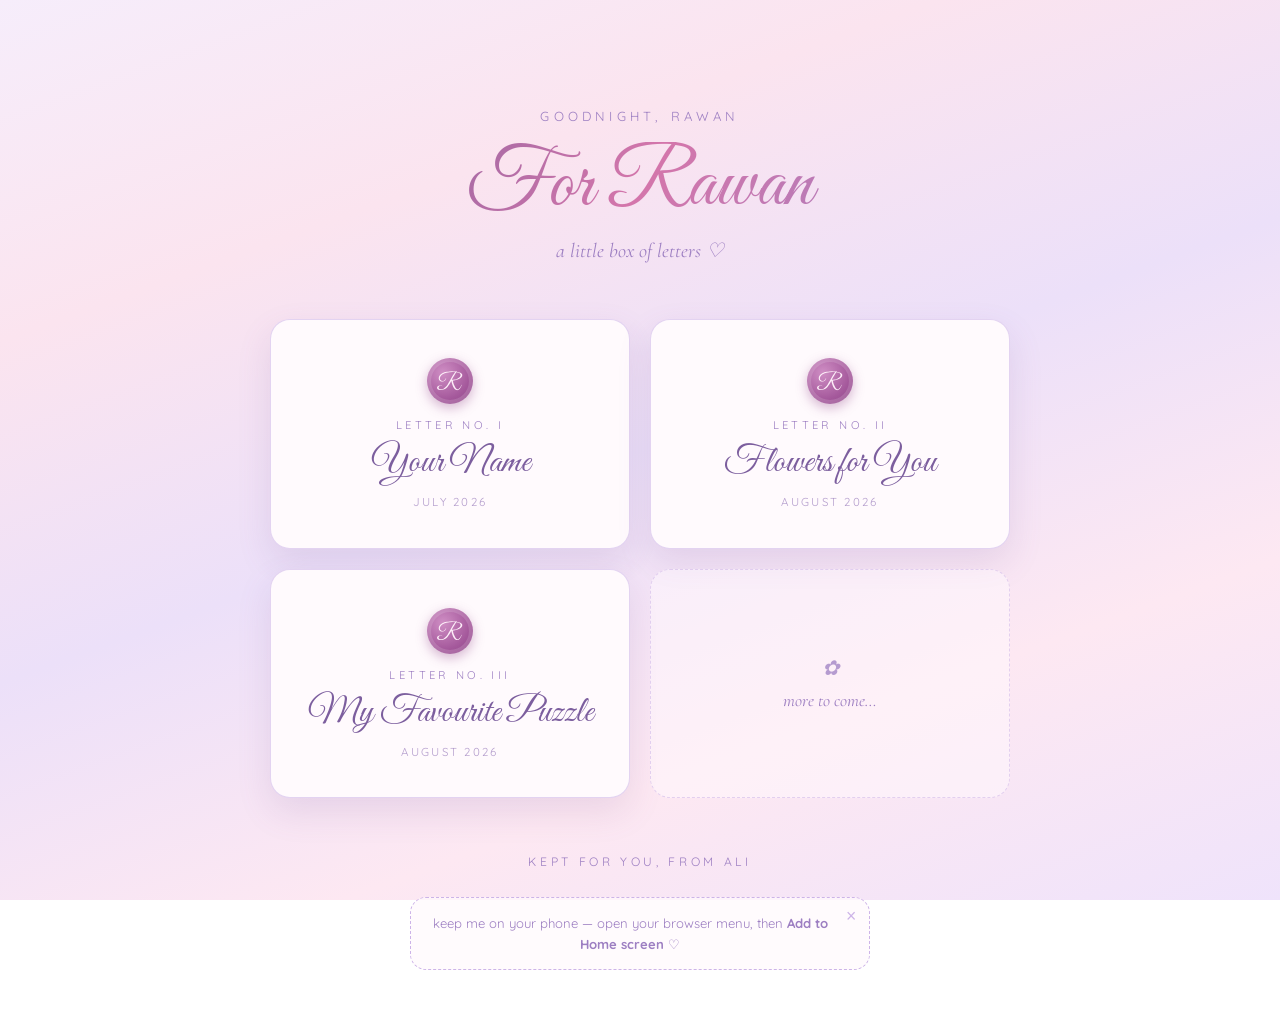
==== index.html @ 88bc28c0 "Rename Letter No. III to 'My Favourite Puzzle' Applied to the shelf card, the page heading, the brow" ====
<!DOCTYPE html>
<html lang="en">
<head>
<meta charset="UTF-8">
<meta name="viewport" content="width=device-width, initial-scale=1.0">
<title>For Rawan ♡</title>
<meta name="description" content="A little box of letters for Rawan.">
<meta name="theme-color" content="#f6edfb">

<link rel="manifest" href="manifest.webmanifest">
<link rel="apple-touch-icon" href="assets/apple-touch-icon.png">
<meta name="apple-mobile-web-app-capable" content="yes">
<meta name="apple-mobile-web-app-status-bar-style" content="default">
<meta name="apple-mobile-web-app-title" content="For Rawan">
<link rel="icon" href="data:image/svg+xml,<svg xmlns=%22http://www.w3.org/2000/svg%22 viewBox=%220 0 100 100%22><text y=%22.9em%22 font-size=%2290%22>💌</text></svg>">

<link rel="preconnect" href="https://fonts.googleapis.com">
<link rel="preconnect" href="https://fonts.gstatic.com" crossorigin>
<link href="https://fonts.googleapis.com/css2?family=Cormorant+Garamond:ital,wght@0,400;0,500;1,400;1,500&family=Great+Vibes&family=Quicksand:wght@400;500&display=swap" rel="stylesheet">
<link rel="stylesheet" href="assets/styles.css">
</head>
<body>

  <div class="floaties" aria-hidden="true"></div>

  <main class="box">
    <p class="greeting" data-greeting="Rawan">Hello, Rawan</p>
    <h1 class="box-title">For Rawan</h1>
    <p class="box-sub">a little box of letters ♡</p>

    <!-- ── the shelf ──────────────────────────────────────────────
         To add the next letter: copy letters/your-name.html, write
         the new poem inside it, then add a card here just like the
         one below (and bump the number).
         ──────────────────────────────────────────────────────── -->
    <div class="shelf">

      <a class="letter-card reveal" href="letters/your-name.html">
        <span class="card-seal" aria-hidden="true">
          <svg class="seal-mark" viewBox="19 -790 1098 832" width="1098" height="832" aria-hidden="true" focusable="false"><path fill="#fdeef8" d="M894 42Q866 42 838.50 29Q811 16 787-9Q752-45 726.50-95.50Q701-146 683-199.50Q665-253 655-297.50Q645-342 641-366Q604-295 564.50-225.50Q525-156 464-89Q406-26 337 6.50Q268 39 194 39Q171 39 147 36Q81 28 50-2Q19-32 19-66Q19-103 52-133Q85-163 146-163Q166-163 189-159Q212-155 237-146Q248-142 248-137Q248-133 240-133Q235-133 232-134Q199-146 173-146Q131-146 109-121.50Q87-97 87-68Q87-40 111-16Q135 8 185 8Q248 8 301-21.50Q354-51 400-102.50Q446-154 488-219.50Q530-285 570-356Q637-475 691.50-572.50Q746-670 807-738Q780-741 752-742Q724-743 695-743Q632-743 564.50-736.50Q497-730 434-716Q349-698 288-662.50Q227-627 191.50-583.50Q156-540 147-496Q144-480 144-465Q144-414 178-386Q212-358 256-358Q284-358 312.50-369.50Q341-381 364-406Q383-426 392-443.50Q401-461 402-470Q403-484 408-484Q411-484 413.50-479Q416-474 415-469Q411-446 401-424Q391-402 377-387Q349-358 313-344Q277-330 244-330Q205-330 170.50-347Q136-364 115-396.50Q94-429 94-477Q94-533 133-591.50Q172-650 250.50-695Q329-740 446-757Q505-765 560.50-769.50Q616-774 668-774Q710-774 750-771Q790-768 829-763Q855-790 864-790Q871-790 871-779Q871-775 870-769Q869-763 867-757Q894-753 919.50-748.50Q945-744 965-738Q1044-716 1080.50-680.50Q1117-645 1117-604Q1117-560 1077.50-516Q1038-472 966.50-438Q895-404 799-388Q768-383 744.50-381Q721-379 704-378Q706-368 713-336Q720-304 733-260.50Q746-217 766.50-169Q787-121 816-78Q839-44 863-22Q887 0 914 0Q931 0 949.50-9Q968-18 988-38Q1012-62 1032-92Q1052-122 1066-149.50Q1080-177 1087-193Q1093-193 1096-192Q1099-191 1099-184Q1095-174 1085-152.50Q1075-131 1061.50-104.50Q1048-78 1032-52Q1016-26 1000-8Q977 17 948.50 29.50Q920 42 894 42M662-405Q691-410 724-412Q757-414 789-418Q841-425 887-445.50Q933-466 968.50-495Q1004-524 1024-556.50Q1044-589 1044-619Q1044-687 953-713Q935-718 906.50-723Q878-728 855-732Q807-650 756.50-571Q706-492 662-405"/></svg>
        </span>
        <span class="card-no">Letter No. I</span>
        <span class="card-title">Your Name</span>
        <span class="card-date">July 2026</span>
      </a>

      <a class="letter-card reveal" href="letters/no-2.html">
        <span class="card-seal" aria-hidden="true">
          <svg class="seal-mark" viewBox="19 -790 1098 832" width="1098" height="832" aria-hidden="true" focusable="false"><path fill="#fdeef8" d="M894 42Q866 42 838.50 29Q811 16 787-9Q752-45 726.50-95.50Q701-146 683-199.50Q665-253 655-297.50Q645-342 641-366Q604-295 564.50-225.50Q525-156 464-89Q406-26 337 6.50Q268 39 194 39Q171 39 147 36Q81 28 50-2Q19-32 19-66Q19-103 52-133Q85-163 146-163Q166-163 189-159Q212-155 237-146Q248-142 248-137Q248-133 240-133Q235-133 232-134Q199-146 173-146Q131-146 109-121.50Q87-97 87-68Q87-40 111-16Q135 8 185 8Q248 8 301-21.50Q354-51 400-102.50Q446-154 488-219.50Q530-285 570-356Q637-475 691.50-572.50Q746-670 807-738Q780-741 752-742Q724-743 695-743Q632-743 564.50-736.50Q497-730 434-716Q349-698 288-662.50Q227-627 191.50-583.50Q156-540 147-496Q144-480 144-465Q144-414 178-386Q212-358 256-358Q284-358 312.50-369.50Q341-381 364-406Q383-426 392-443.50Q401-461 402-470Q403-484 408-484Q411-484 413.50-479Q416-474 415-469Q411-446 401-424Q391-402 377-387Q349-358 313-344Q277-330 244-330Q205-330 170.50-347Q136-364 115-396.50Q94-429 94-477Q94-533 133-591.50Q172-650 250.50-695Q329-740 446-757Q505-765 560.50-769.50Q616-774 668-774Q710-774 750-771Q790-768 829-763Q855-790 864-790Q871-790 871-779Q871-775 870-769Q869-763 867-757Q894-753 919.50-748.50Q945-744 965-738Q1044-716 1080.50-680.50Q1117-645 1117-604Q1117-560 1077.50-516Q1038-472 966.50-438Q895-404 799-388Q768-383 744.50-381Q721-379 704-378Q706-368 713-336Q720-304 733-260.50Q746-217 766.50-169Q787-121 816-78Q839-44 863-22Q887 0 914 0Q931 0 949.50-9Q968-18 988-38Q1012-62 1032-92Q1052-122 1066-149.50Q1080-177 1087-193Q1093-193 1096-192Q1099-191 1099-184Q1095-174 1085-152.50Q1075-131 1061.50-104.50Q1048-78 1032-52Q1016-26 1000-8Q977 17 948.50 29.50Q920 42 894 42M662-405Q691-410 724-412Q757-414 789-418Q841-425 887-445.50Q933-466 968.50-495Q1004-524 1024-556.50Q1044-589 1044-619Q1044-687 953-713Q935-718 906.50-723Q878-728 855-732Q807-650 756.50-571Q706-492 662-405"/></svg>
        </span>
        <span class="card-no">Letter No. II</span>
        <span class="card-title">Flowers for You</span>
        <span class="card-date">August 2026</span>
      </a>

      <a class="letter-card reveal" href="letters/no-3.html">
        <span class="card-seal" aria-hidden="true">
          <svg class="seal-mark" viewBox="19 -790 1098 832" width="1098" height="832" aria-hidden="true" focusable="false"><path fill="#fdeef8" d="M894 42Q866 42 838.50 29Q811 16 787-9Q752-45 726.50-95.50Q701-146 683-199.50Q665-253 655-297.50Q645-342 641-366Q604-295 564.50-225.50Q525-156 464-89Q406-26 337 6.50Q268 39 194 39Q171 39 147 36Q81 28 50-2Q19-32 19-66Q19-103 52-133Q85-163 146-163Q166-163 189-159Q212-155 237-146Q248-142 248-137Q248-133 240-133Q235-133 232-134Q199-146 173-146Q131-146 109-121.50Q87-97 87-68Q87-40 111-16Q135 8 185 8Q248 8 301-21.50Q354-51 400-102.50Q446-154 488-219.50Q530-285 570-356Q637-475 691.50-572.50Q746-670 807-738Q780-741 752-742Q724-743 695-743Q632-743 564.50-736.50Q497-730 434-716Q349-698 288-662.50Q227-627 191.50-583.50Q156-540 147-496Q144-480 144-465Q144-414 178-386Q212-358 256-358Q284-358 312.50-369.50Q341-381 364-406Q383-426 392-443.50Q401-461 402-470Q403-484 408-484Q411-484 413.50-479Q416-474 415-469Q411-446 401-424Q391-402 377-387Q349-358 313-344Q277-330 244-330Q205-330 170.50-347Q136-364 115-396.50Q94-429 94-477Q94-533 133-591.50Q172-650 250.50-695Q329-740 446-757Q505-765 560.50-769.50Q616-774 668-774Q710-774 750-771Q790-768 829-763Q855-790 864-790Q871-790 871-779Q871-775 870-769Q869-763 867-757Q894-753 919.50-748.50Q945-744 965-738Q1044-716 1080.50-680.50Q1117-645 1117-604Q1117-560 1077.50-516Q1038-472 966.50-438Q895-404 799-388Q768-383 744.50-381Q721-379 704-378Q706-368 713-336Q720-304 733-260.50Q746-217 766.50-169Q787-121 816-78Q839-44 863-22Q887 0 914 0Q931 0 949.50-9Q968-18 988-38Q1012-62 1032-92Q1052-122 1066-149.50Q1080-177 1087-193Q1093-193 1096-192Q1099-191 1099-184Q1095-174 1085-152.50Q1075-131 1061.50-104.50Q1048-78 1032-52Q1016-26 1000-8Q977 17 948.50 29.50Q920 42 894 42M662-405Q691-410 724-412Q757-414 789-418Q841-425 887-445.50Q933-466 968.50-495Q1004-524 1024-556.50Q1044-589 1044-619Q1044-687 953-713Q935-718 906.50-723Q878-728 855-732Q807-650 756.50-571Q706-492 662-405"/></svg>
        </span>
        <span class="card-no">Letter No. III</span>
        <span class="card-title">My Favourite Puzzle</span>
        <span class="card-date">August 2026</span>
      </a>

      <div class="letter-card card-soon reveal" aria-hidden="true">
        <span class="sprig">✿</span>
        <span>more to come…</span>
      </div>

    </div>

    <p class="box-foot">kept for you, from Ali</p>

    <aside class="tip" id="tip" hidden>
      <button class="tip-close" type="button" aria-label="Hide this tip">×</button>
      <span class="tip-text"></span>
    </aside>
  </main>

<script src="assets/app.js"></script>
</body>
</html>
---- assets/styles.css ----
/* ═══════════════════════════════════════════
   For Rawan — shared styles
   Used by the keepsake box (index.html) and
   every letter inside letters/.
   ═══════════════════════════════════════════ */

:root {
  --lavender: #e6dcf7;
  --blush: #fbe4ef;
  --rose: #f4c6dd;
  --lilac: #cdb4e8;
  --deep-purple: #7c5e9e;
  --soft-purple: #9d7fc2;
  --muted: #b39ccc;
  --ink: #6b5382;
  --paper: #fffafd;
  /* botanical accent, used only by letters with a flower theme */
  --stem: #8fa383;
  --stem-soft: #c2cfb8;
  --tag: #f7f8f3;
  /* the hairline used on paper edges throughout */
  --edge: rgba(205, 180, 232, .5);
}

* { margin: 0; padding: 0; box-sizing: border-box; }

html { scroll-behavior: smooth; }

body {
  font-family: 'Cormorant Garamond', serif;
  color: var(--ink);
  background: linear-gradient(160deg,
    #f6edfb 0%,
    #fbe4ef 25%,
    #ece0f9 50%,
    #fde8f2 75%,
    #efe3fb 100%);
  background-attachment: fixed;
  min-height: 100svh;
  overflow-x: hidden;
}
body.locked { overflow: hidden; }

/* ── floating hearts & sparkles ─────────── */
.floaties {
  position: fixed;
  inset: 0;
  pointer-events: none;
  z-index: 0;
  overflow: hidden;
}
.floaty {
  position: absolute;
  bottom: -8vh;
  font-size: 1.1rem;
  opacity: 0;
  animation: floatUp linear infinite;
}
@keyframes floatUp {
  0%   { transform: translateY(0) rotate(0deg); opacity: 0; }
  10%  { opacity: .55; }
  90%  { opacity: .35; }
  100% { transform: translateY(-115vh) rotate(24deg); opacity: 0; }
}

/* ── falling petals (letters with data-ambient="petals") ── */
.petal-fall {
  position: absolute;
  top: -12vh;
  animation: fall linear infinite;
}
.petal-sway { animation: sway ease-in-out infinite alternate; }
.petal-spin { display: block; animation: spin linear infinite; }
@keyframes fall { to { transform: translateY(118vh); } }
@keyframes sway {
  from { transform: translateX(-16px); }
  to   { transform: translateX(16px); }
}
@keyframes spin { to { transform: rotate(360deg); } }

.trail-petal {
  position: fixed;
  z-index: 15;
  pointer-events: none;
  transform: translate(-50%, -50%);
  animation: petalTrail 1.2s ease-out forwards;
}
@keyframes petalTrail {
  from { opacity: .75; transform: translate(-50%, -50%) scale(.5) rotate(0deg); }
  to   { opacity: 0;   transform: translate(-50%, 40%) scale(1) rotate(70deg); }
}

/* ── heart trail (follows her finger) ───── */
.trail-heart {
  position: fixed;
  z-index: 15;
  pointer-events: none;
  user-select: none;
  transform: translate(-50%, -50%);
  animation: trailFade 1.15s ease-out forwards;
}
@keyframes trailFade {
  0%   { opacity: .9; transform: translate(-50%, -50%) scale(.55) rotate(0deg); }
  100% { opacity: 0;  transform: translate(-50%, -175%) scale(1.15) rotate(14deg); }
}

/* ── scroll reveal ──────────────────────── */
.reveal {
  opacity: 0;
  transform: translateY(26px);
  transition: opacity 1.1s ease, transform 1.1s cubic-bezier(.22, .8, .35, 1);
}
.reveal.visible {
  opacity: 1;
  transform: translateY(0);
}

/* ═══════════════════════════════════════════
   THE KEEPSAKE BOX  (index.html)
   ═══════════════════════════════════════════ */

.box {
  position: relative;
  z-index: 1;
  max-width: 780px;
  margin: 0 auto;
  padding: clamp(3.5rem, 12vh, 7rem) 1.25rem 4rem;
  text-align: center;
}
.greeting {
  font-family: 'Quicksand', sans-serif;
  font-size: clamp(.72rem, 2.2vw, .82rem);
  letter-spacing: .32em;
  text-transform: uppercase;
  color: var(--soft-purple);
  margin-bottom: 1.1rem;
}
.box-title {
  font-family: 'Great Vibes', cursive;
  font-weight: 400;
  font-size: clamp(3rem, 9vw, 5rem);
  line-height: 1.1;
  background: linear-gradient(120deg, var(--deep-purple), #d476ab, var(--soft-purple));
  -webkit-background-clip: text;
  background-clip: text;
  color: transparent;
}
.box-sub {
  font-size: clamp(1.05rem, 3vw, 1.25rem);
  font-style: italic;
  color: var(--soft-purple);
  margin-top: .5rem;
}

/* the shelf of letters */
.shelf {
  display: grid;
  grid-template-columns: 1fr;
  gap: 1.25rem;
  margin-top: clamp(2.5rem, 7vh, 3.5rem);
}
@media (min-width: 640px) {
  .shelf { grid-template-columns: 1fr 1fr; }
}

.letter-card {
  display: flex;
  flex-direction: column;
  align-items: center;
  gap: .55rem;
  padding: 2.4rem 1.5rem;
  background: var(--paper);
  border: 1px solid rgba(205, 180, 232, .55);
  border-radius: 20px;
  text-decoration: none;
  color: inherit;
  box-shadow: 0 14px 34px rgba(124, 94, 158, .14);
  transition: transform .5s cubic-bezier(.22, .8, .35, 1), box-shadow .5s ease;
  -webkit-tap-highlight-color: transparent;
}
.letter-card:hover,
.letter-card:focus-visible {
  transform: translateY(-7px);
  box-shadow: 0 24px 48px rgba(124, 94, 158, .22);
  outline: none;
}
.card-seal {
  width: 46px;
  height: 46px;
  border-radius: 50%;
  display: grid;
  place-items: center;
  background: radial-gradient(circle at 35% 32%, #cf8ec4, #a4589b 62%, #8d4487);
  box-shadow: 0 4px 12px rgba(141, 68, 135, .38), inset 0 0 0 4px rgba(255, 255, 255, .14);
  margin-bottom: .35rem;
}

/* The R on the seals is the Great Vibes outline drawn as SVG, with the
   viewBox set to the glyph's exact ink bounds. Centring it therefore centres
   the visible letter — as live text the cursive R lands off-centre, because
   CSS centres the character box and this glyph's ink sits high and left
   inside it. The SVG is inlined in the markup rather than fetched, so the
   seal is never briefly empty on a slow connection, and the aspect ratio is
   stated outright so it can't collapse if height:auto is mis-resolved. */
.seal-mark {
  display: block;
  width: 55%;
  height: auto;
  aspect-ratio: 1098 / 832;
}
.card-no {
  font-family: 'Quicksand', sans-serif;
  font-size: .7rem;
  letter-spacing: .3em;
  text-transform: uppercase;
  color: var(--soft-purple);
}
.card-title {
  font-family: 'Great Vibes', cursive;
  font-size: clamp(1.9rem, 6vw, 2.3rem);
  color: var(--deep-purple);
  line-height: 1.2;
}
.card-date {
  font-family: 'Quicksand', sans-serif;
  font-size: .72rem;
  letter-spacing: .2em;
  text-transform: uppercase;
  color: var(--muted);
}

/* the empty spot waiting for the next letter */
.card-soon {
  justify-content: center;
  background: rgba(255, 250, 253, .5);
  border-style: dashed;
  box-shadow: none;
  font-style: italic;
  color: var(--soft-purple);
  font-size: 1.1rem;
  min-height: 170px;
}
.card-soon .sprig {
  font-size: 1.3rem;
  opacity: .75;
}

.box-foot {
  margin-top: clamp(2.5rem, 7vh, 3.5rem);
  font-family: 'Quicksand', sans-serif;
  font-size: .76rem;
  letter-spacing: .3em;
  text-transform: uppercase;
  color: var(--soft-purple);
}

/* add-to-home-screen tip */
.tip {
  position: relative;
  z-index: 1;
  max-width: 460px;
  margin: 1.75rem auto 0;
  padding: .9rem 2.4rem .9rem 1.2rem;
  background: rgba(255, 250, 253, .72);
  border: 1px dashed var(--lilac);
  border-radius: 16px;
  font-family: 'Quicksand', sans-serif;
  font-size: .82rem;
  line-height: 1.6;
  color: var(--soft-purple);
}
.tip[hidden] { display: none; }
.tip .tip-close {
  position: absolute;
  top: .35rem;
  right: .55rem;
  border: 0;
  background: none;
  font-size: 1.1rem;
  line-height: 1;
  color: var(--lilac);
  cursor: pointer;
  padding: .25rem;
}
.tip .tip-close:hover { color: var(--soft-purple); }

/* ═══════════════════════════════════════════
   A LETTER  (letters/*.html)
   ═══════════════════════════════════════════ */

/* ── sealed envelope intro ──────────────── */
.env-overlay {
  position: fixed;
  inset: 0;
  z-index: 20;
  display: flex;
  flex-direction: column;
  align-items: center;
  justify-content: center;
  gap: 2.2rem;
  background: linear-gradient(160deg, #f6edfb, #fbe4ef 45%, #ece0f9);
  transition: opacity 1.1s ease;
}
.env-overlay.done {
  opacity: 0;
  pointer-events: none;
}
.env-hint {
  font-family: 'Great Vibes', cursive;
  font-size: clamp(1.9rem, 6vw, 2.6rem);
  color: var(--deep-purple);
}
.envelope {
  position: relative;
  width: min(78vw, 340px);
  aspect-ratio: 340 / 225;
  cursor: pointer;
  perspective: 900px;
  filter: drop-shadow(0 18px 34px rgba(124, 94, 158, .28));
  -webkit-tap-highlight-color: transparent;
}
.envelope:focus-visible { outline: 3px dashed var(--soft-purple); outline-offset: 8px; }
.env-back {
  position: absolute;
  inset: 0;
  background: #d9c2ee;
  border-radius: 10px;
  z-index: 1;
}
.env-letter {
  position: absolute;
  left: 7%;
  top: 8%;
  width: 86%;
  height: 84%;
  background: var(--paper);
  border-radius: 6px;
  z-index: 2;
  display: flex;
  align-items: center;
  justify-content: center;
  font-family: 'Great Vibes', cursive;
  font-size: 1.5rem;
  color: var(--deep-purple);
  box-shadow: 0 2px 10px rgba(124, 94, 158, .18);
  transition: transform .9s cubic-bezier(.22, .8, .35, 1) .5s;
}
.env-front {
  position: absolute;
  inset: 0;
  z-index: 3;
  background: linear-gradient(160deg, #ecd9f8, #f7d6e8);
  border-radius: 10px;
  clip-path: polygon(0 0, 50% 52%, 100% 0, 100% 100%, 0 100%);
}
.env-flap {
  position: absolute;
  inset: 0 0 auto 0;
  height: 62%;
  z-index: 4;
  background: linear-gradient(200deg, #dfc4f2, #f2cade);
  clip-path: polygon(0 0, 100% 0, 50% 100%);
  border-radius: 10px 10px 0 0;
  transform-origin: top center;
  transition: transform .7s cubic-bezier(.6, .05, .3, 1);
  backface-visibility: hidden;
}
.wax-seal {
  position: absolute;
  left: 50%;
  top: 54%;
  transform: translate(-50%, -50%);
  width: 64px;
  height: 64px;
  border-radius: 50%;
  z-index: 5;
  background: radial-gradient(circle at 35% 32%, #cf8ec4, #a4589b 62%, #8d4487);
  box-shadow: 0 4px 12px rgba(141, 68, 135, .45), inset 0 0 0 5px rgba(255, 255, 255, .14);
  display: grid;
  place-items: center;
  transition: transform .5s ease, opacity .5s ease;
  animation: sealGlow 2.6s ease-in-out infinite;
}
@keyframes sealGlow {
  0%, 100% { box-shadow: 0 4px 12px rgba(141, 68, 135, .45), 0 0 0 0 rgba(207, 142, 196, .55); }
  50%      { box-shadow: 0 4px 12px rgba(141, 68, 135, .45), 0 0 0 16px rgba(207, 142, 196, 0); }
}
.env-tap {
  font-family: 'Quicksand', sans-serif;
  font-size: .8rem;
  letter-spacing: .3em;
  text-transform: uppercase;
  color: var(--soft-purple);
}
.envelope.open .env-flap { transform: rotateX(180deg); z-index: 1; }
.envelope.open .wax-seal { transform: translate(-50%, -50%) scale(.35); opacity: 0; animation: none; }
.envelope.open .env-letter { transform: translateY(-46%) scale(1.06); }
.envelope.open { cursor: default; }

/* ── letter hero ────────────────────────── */
.hero {
  position: relative;
  min-height: 100svh;
  display: flex;
  flex-direction: column;
  align-items: center;
  justify-content: center;
  text-align: center;
  padding: 2rem 1.5rem;
  z-index: 1;
}
.hero .envelope-emoji {
  font-size: 3.4rem;
  animation: bob 3.4s ease-in-out infinite;
  filter: drop-shadow(0 8px 18px rgba(157, 127, 194, .35));
}
/* the flower letters open on a sprig instead of the envelope */
.hero .sprig {
  width: 56px;
  height: 56px;
  margin-bottom: .5rem;
  animation: bob 3.4s ease-in-out infinite;
  filter: drop-shadow(0 8px 16px rgba(157, 127, 194, .25));
}
@keyframes bob {
  0%, 100% { transform: translateY(0); }
  50%      { transform: translateY(-12px); }
}
.hero .letter-no {
  font-family: 'Quicksand', sans-serif;
  font-size: .78rem;
  letter-spacing: .34em;
  text-transform: uppercase;
  color: var(--soft-purple);
  margin-top: 1.4rem;
}
.hero h1 {
  font-family: 'Great Vibes', cursive;
  font-weight: 400;
  font-size: clamp(3.2rem, 9vw, 5.6rem);
  margin-top: .5rem;
  background: linear-gradient(120deg, var(--deep-purple), #d476ab, var(--soft-purple));
  -webkit-background-clip: text;
  background-clip: text;
  color: transparent;
}
.hero p.subtitle {
  font-family: 'Quicksand', sans-serif;
  font-size: clamp(.85rem, 2.4vw, 1rem);
  letter-spacing: .35em;
  text-transform: uppercase;
  color: var(--soft-purple);
  margin-top: .8rem;
}
.scroll-hint {
  position: absolute;
  bottom: 2.2rem;
  left: 50%;
  transform: translateX(-50%);
  font-family: 'Quicksand', sans-serif;
  font-size: .8rem;
  letter-spacing: .25em;
  text-transform: uppercase;
  color: var(--soft-purple);
  opacity: .8;
  text-decoration: none;
  display: flex;
  flex-direction: column;
  align-items: center;
  gap: .4rem;
}
.scroll-hint .arrow {
  font-size: 1.2rem;
  animation: nudge 2s ease-in-out infinite;
}
@keyframes nudge {
  0%, 100% { transform: translateY(0); opacity: .5; }
  50%      { transform: translateY(6px); opacity: 1; }
}

/* ── the letter itself ──────────────────── */
.letter-wrap {
  position: relative;
  z-index: 1;
  max-width: 640px;
  margin: 0 auto;
  padding: 4rem 1.25rem 6rem;
}
.letter {
  position: relative;
  background: var(--paper);
  border-radius: 22px;
  padding: clamp(2.2rem, 6vw, 3.8rem);
  border: 1px solid rgba(205, 180, 232, .5);
  box-shadow:
    0 24px 60px rgba(124, 94, 158, .18),
    0 3px 10px rgba(124, 94, 158, .08);
}
.letter::before {
  content: '';
  position: absolute;
  inset: 12px;
  border: 1px dashed rgba(205, 180, 232, .7);
  border-radius: 14px;
  pointer-events: none;
}
.letter .salutation {
  font-family: 'Great Vibes', cursive;
  font-size: clamp(2rem, 6vw, 2.7rem);
  color: var(--deep-purple);
  margin-bottom: 2.2rem;
}
.stanza {
  font-size: clamp(1.15rem, 3.2vw, 1.4rem);
  line-height: 2;
  font-style: italic;
  margin-bottom: 2.4rem;
  text-align: center;
}
.stanza .her-name {
  font-family: 'Great Vibes', cursive;
  font-style: normal;
  font-size: 1.6em;
  color: var(--deep-purple);
}
.divider {
  text-align: center;
  color: var(--rose);
  font-size: 1rem;
  letter-spacing: .8em;
  margin: 0 0 2.4rem;
  user-select: none;
}

/* ── vine divider, drawn as she scrolls past it ─────────
   Note: the leaf's placement lives on a wrapping <g>, because
   the SVG transform attribute and the CSS transform property
   are the same thing — a CSS transform here would wipe it out. */
.vine {
  display: block;
  width: min(210px, 62%);
  margin: 0 auto 2.4rem;
  overflow: visible;
}
.vine .stroke {
  fill: none;
  stroke: var(--stem-soft);
  stroke-width: 1.6;
  stroke-linecap: round;
  transition: stroke-dashoffset 1.9s cubic-bezier(.4, 0, .25, 1);
}
.vine .leaf {
  fill: var(--stem-soft);
  opacity: 0;
  transform-box: fill-box;
  transform-origin: 0% 50%;
  transform: scale(.3);
  transition: opacity .8s ease 1.15s, transform .9s cubic-bezier(.3, 1.4, .5, 1) 1.15s;
}
.vine.drawn .leaf { opacity: .95; transform: scale(1); }

/* ── the stems, set like an index ───────────────────────── */
.stems-card {
  display: flex;
  flex-direction: column;
  gap: 1.1rem;
  margin-bottom: 2.6rem;
}
.stems-head {
  display: flex;
  align-items: center;
  justify-content: center;
  gap: .6rem;
  font-family: 'Quicksand', sans-serif;
  font-size: .7rem;
  letter-spacing: .3em;
  text-transform: uppercase;
  color: var(--stem);
}
.stems-head svg { width: 15px; height: 15px; fill: var(--stem-soft); }
.stems { display: flex; flex-direction: column; gap: .85rem; }
.stem-row { display: flex; align-items: baseline; gap: .55rem; }
.stem-row dt {
  font-family: 'Great Vibes', cursive;
  font-size: 1.5rem;
  line-height: 1.1;
  color: var(--deep-purple);
  white-space: nowrap;
}
.stem-row .leader {
  flex: 1;
  min-width: 1.5rem;
  border-bottom: 1px dotted var(--stem-soft);
  transform: translateY(-.3em);
}
.stem-row dd {
  font-style: italic;
  font-size: 1.02rem;
  color: var(--ink);
  text-align: right;
}
@media (max-width: 540px) {
  .stem-row { flex-direction: column; align-items: flex-start; gap: .1rem; }
  .stem-row .leader { display: none; }
  .stem-row dd { text-align: left; padding-left: 1.1rem; }
}

/* ── the florist's care tag ─────────────────────────────── */
.care-tag {
  position: relative;
  max-width: 330px;
  margin: 0 auto;
  padding: 1.9rem 1.6rem 1.4rem;
  background: var(--tag);
  border: 1px solid rgba(143, 163, 131, .38);
  border-radius: 10px;
  box-shadow: 0 10px 26px rgba(124, 94, 158, .13);
  transform: rotate(1.4deg);
  display: flex;
  flex-direction: column;
  gap: .7rem;
}
.care-tag .punch {
  position: absolute;
  top: .7rem;
  left: 50%;
  width: 13px;
  height: 13px;
  margin-left: -6.5px;
  border-radius: 50%;
  background: var(--paper);
  border: 1px solid rgba(143, 163, 131, .45);
}
.care-head {
  font-family: 'Quicksand', sans-serif;
  font-size: .66rem;
  letter-spacing: .3em;
  text-transform: uppercase;
  color: var(--stem);
  text-align: center;
}
.care-body {
  font-style: italic;
  font-size: 1.04rem;
  line-height: 1.85;
  text-align: center;
}

/* ── media inside a letter: photos and video ─────────────
   Both start as placeholders. To fill one in, drop an <img>
   or a <video>/<iframe> into .media-inner and remove the
   is-placeholder class from the figure. */
.media {
  max-width: 440px;
  margin: 0 auto 2.8rem;
}
.media .media-inner {
  display: grid;
  place-items: center;
  gap: .7rem;
  overflow: hidden;
  background: linear-gradient(150deg, #f6ecfb, #fbe4f0);
}
.media img,
.media video,
.media iframe {
  display: block;
  width: 100%;
  height: 100%;
  border: 0;
  object-fit: cover;
}
.media .media-note {
  font-family: 'Quicksand', sans-serif;
  font-size: .78rem;
  letter-spacing: .22em;
  text-transform: uppercase;
  color: var(--soft-purple);
  text-align: center;
  padding: 0 1rem;
}
.is-placeholder .media-inner {
  border: 1px dashed var(--lilac);
}

/* video — the vlog is the centrepiece, so it runs wider than a photo.
   For a portrait video, change the aspect-ratio below to 9 / 16 and drop
   the max-width to about 340px. */
.video-frame {
  max-width: 100%;
}
.video-frame .media-inner {
  aspect-ratio: 16 / 9;
  border-radius: 16px;
  box-shadow: 0 16px 38px rgba(124, 94, 158, .17);
}
.video-frame figcaption {
  margin-top: .9rem;
  font-family: 'Quicksand', sans-serif;
  font-size: .72rem;
  letter-spacing: .24em;
  text-transform: uppercase;
  color: var(--muted);
  text-align: center;
}
.play {
  width: 62px;
  height: 62px;
  border-radius: 50%;
  display: grid;
  place-items: center;
  background: radial-gradient(circle at 35% 32%, #cf8ec4, #a4589b 62%, #8d4487);
  box-shadow: 0 6px 16px rgba(141, 68, 135, .34);
}
.play::before {
  content: '';
  border-style: solid;
  border-width: 10px 0 10px 17px;
  border-color: transparent transparent transparent #fdeef8;
  margin-left: 5px;
}

/* photo, framed like a polaroid */
.polaroid {
  max-width: 320px;
  padding: 14px 14px 0;
  background: #fff;
  /* the letter is near-white too, so the print needs an edge of its own */
  border: 1px solid rgba(205, 180, 232, .45);
  border-radius: 5px;
  box-shadow: 0 18px 40px rgba(124, 94, 158, .22);
  transform: rotate(-1.8deg);
}
.polaroid .media-inner {
  aspect-ratio: 4 / 5;
}
.polaroid figcaption {
  font-family: 'Great Vibes', cursive;
  font-size: 1.4rem;
  color: var(--deep-purple);
  text-align: center;
  padding: .75rem 0 1rem;
}

/* handwriting reveal — each character inks in */
.write .ink {
  opacity: 0;
  filter: blur(4px);
  transition: opacity .45s ease, filter .8s ease;
}
.write.written .ink {
  opacity: 1;
  filter: blur(0);
}

/* ── closing ────────────────────────────── */
.closing {
  position: relative;
  z-index: 1;
  min-height: 85svh;
  display: flex;
  flex-direction: column;
  align-items: center;
  justify-content: center;
  text-align: center;
  padding: 3rem 1.5rem 5rem;
}
.closing .adore {
  font-family: 'Great Vibes', cursive;
  font-size: clamp(3rem, 10vw, 5.4rem);
  line-height: 1.25;
  background: linear-gradient(120deg, #b06cb0, var(--deep-purple), #d476ab);
  -webkit-background-clip: text;
  background-clip: text;
  color: transparent;
}
.closing .signature {
  font-family: 'Quicksand', sans-serif;
  letter-spacing: .3em;
  text-transform: uppercase;
  font-size: clamp(.85rem, 2.4vw, 1rem);
  color: var(--soft-purple);
  margin-top: 2rem;
}
.closing .heart {
  font-size: 2rem;
  margin-top: 1.6rem;
  animation: heartbeat 1.6s ease-in-out infinite;
}
@keyframes heartbeat {
  0%, 100% { transform: scale(1); }
  12%      { transform: scale(1.18); }
  24%      { transform: scale(1); }
  36%      { transform: scale(1.12); }
  48%      { transform: scale(1); }
}
.back-link {
  display: inline-block;
  margin-top: 3rem;
  font-family: 'Quicksand', sans-serif;
  font-size: .74rem;
  letter-spacing: .28em;
  text-transform: uppercase;
  color: var(--muted);
  text-decoration: none;
  border-bottom: 1px dashed rgba(205, 180, 232, .8);
  padding-bottom: .3rem;
  transition: color .4s ease;
}
.back-link:hover { color: var(--soft-purple); }

/* ── gentler for anyone who prefers it ──── */
@media (prefers-reduced-motion: reduce) {
  html { scroll-behavior: auto; }
  .floaty,
  .hero .envelope-emoji,
  .scroll-hint .arrow,
  .closing .heart,
  .wax-seal { animation: none; }
  .floaty { display: none; }
  .reveal { opacity: 1; transform: none; transition: none; }
  .write .ink { transition: none; }
  .env-overlay, .env-flap, .env-letter, .wax-seal { transition: none; }
  .letter-card { transition: none; }
  .vine .stroke { stroke-dashoffset: 0 !important; transition: none; }
  .vine .leaf { opacity: .95; transform: scale(1); transition: none; }
}

/* ═══════════════════════════════════════════
   THE PUZZLES  (letters/no-3.html)
   ═══════════════════════════════════════════ */

.game-intro {
  max-width: 460px;
  margin: 0 auto 3rem;
  text-align: center;
  font-size: clamp(1.05rem, 3vw, 1.25rem);
  font-style: italic;
  line-height: 1.9;
  color: var(--ink);
}

.puzzle-card {
  display: flex;
  flex-direction: column;
  align-items: center;
  gap: .9rem;
  margin-bottom: clamp(3rem, 8vh, 4.5rem);
}
.puzzle-no {
  font-family: 'Quicksand', sans-serif;
  font-size: .72rem;
  letter-spacing: .32em;
  text-transform: uppercase;
  color: var(--soft-purple);
}

.puzzle {
  position: relative;
  width: 100%;
  max-width: var(--pw, 340px);
  aspect-ratio: var(--ar, 3 / 4);
  padding: 7px;
  background: var(--paper);
  border: 1px solid var(--edge);
  border-radius: 16px;
  box-shadow: 0 18px 40px rgba(124, 94, 158, .18);
}
.tiles {
  display: grid;
  grid-template-columns: repeat(3, 1fr);
  grid-template-rows: repeat(3, 1fr);
  gap: 4px;
  width: 100%;
  height: 100%;
  transition: gap .55s cubic-bezier(.22, .8, .35, 1);
}
.tile {
  padding: 0;
  border: 0;
  border-radius: 5px;
  background-size: 300% 300%;
  background-repeat: no-repeat;
  cursor: pointer;
  -webkit-tap-highlight-color: transparent;
  transition: transform .18s ease, box-shadow .2s ease, border-radius .55s ease;
}
.tile:hover:not(:disabled) { transform: scale(.97); }
.tile.picked {
  transform: scale(.92);
  box-shadow: 0 0 0 3px var(--rose), 0 6px 14px rgba(124, 94, 158, .3);
  z-index: 2;
}
.tile:focus-visible { outline: 3px solid var(--soft-purple); outline-offset: 3px; z-index: 3; }
.tile:disabled { cursor: default; }

.puzzle.solved .tiles { gap: 0; }
.puzzle.solved .tile { border-radius: 0; }

/* hold to see the finished picture */
.peek-layer {
  position: absolute;
  inset: 7px;
  border-radius: 9px;
  background-size: cover;
  background-position: center;
  opacity: 0;
  pointer-events: none;
  transition: opacity .28s ease;
}
.puzzle.peek .peek-layer { opacity: 1; }

.peek-btn {
  border: 1px dashed var(--lilac);
  background: rgba(255, 250, 253, .7);
  border-radius: 999px;
  padding: .45rem 1.1rem;
  font-family: 'Quicksand', sans-serif;
  font-size: .72rem;
  letter-spacing: .2em;
  text-transform: uppercase;
  color: var(--soft-purple);
  cursor: pointer;
  user-select: none;
  -webkit-tap-highlight-color: transparent;
}
.peek-btn:hover { color: var(--deep-purple); }
.puzzle-card.solved .peek-btn { display: none; }

.puzzle-caption {
  max-width: 340px;
  text-align: center;
  font-style: italic;
  font-size: 1.08rem;
  line-height: 1.7;
  color: var(--deep-purple);
  opacity: 0;
  transform: translateY(8px);
  transition: opacity .8s ease .35s, transform .8s ease .35s;
}
.puzzle-card.solved .puzzle-caption { opacity: 1; transform: none; }

.confetti-heart {
  position: fixed;
  z-index: 30;
  pointer-events: none;
  font-size: 1.1rem;
  animation: burst 1.5s ease-out forwards;
}
@keyframes burst {
  0%   { opacity: 0; transform: translate(0, 0) scale(.5); }
  15%  { opacity: 1; }
  100% { opacity: 0; transform: translate(var(--dx, 0), -140px) scale(1.15) rotate(20deg); }
}

/* ── the sealed letter at the end ── */
.vault { position: relative; z-index: 1; }
.vault-locked {
  max-width: 420px;
  margin: 0 auto;
  padding: 2.6rem 1.8rem;
  text-align: center;
  background: rgba(255, 250, 253, .72);
  border: 1px dashed var(--lilac);
  border-radius: 20px;
  display: flex;
  flex-direction: column;
  align-items: center;
  gap: .7rem;
}
.vault-locked .wax-seal {
  position: static;
  transform: none;
  margin-bottom: .4rem;
  filter: grayscale(.45);
  opacity: .75;
}
.vault-title {
  font-family: 'Great Vibes', cursive;
  font-size: clamp(1.8rem, 5vw, 2.3rem);
  color: var(--deep-purple);
}
.vault-sub {
  font-family: 'Quicksand', sans-serif;
  font-size: .78rem;
  letter-spacing: .18em;
  text-transform: uppercase;
  color: var(--soft-purple);
}
.pips { display: flex; gap: .65rem; list-style: none; padding: 0; margin: .3rem 0 0; }
.pip {
  width: 11px;
  height: 11px;
  border-radius: 50%;
  border: 1px solid var(--lilac);
  background: transparent;
  transition: background .5s ease, transform .5s cubic-bezier(.3, 1.5, .5, 1);
}
.pip.lit {
  background: radial-gradient(circle at 35% 32%, #cf8ec4, #a4589b 70%);
  border-color: transparent;
  transform: scale(1.25);
}
.vault-open { display: none; }
.vault.open .vault-locked { display: none; }
.vault.open .vault-open { display: block; }
.vault.just-opened .vault-open { animation: unseal 1.1s cubic-bezier(.22, .8, .35, 1) both; }
@keyframes unseal {
  from { opacity: 0; transform: translateY(20px) scale(.985); }
  to   { opacity: 1; transform: none; }
}

.reset-link {
  display: block;
  margin: 2.5rem auto 0;
  border: 0;
  background: none;
  font-family: 'Quicksand', sans-serif;
  font-size: .68rem;
  letter-spacing: .24em;
  text-transform: uppercase;
  color: var(--muted);
  cursor: pointer;
}
.reset-link:hover { color: var(--soft-purple); }

@media (prefers-reduced-motion: reduce) {
  .tiles, .tile, .puzzle-caption, .peek-layer, .pip { transition: none; }
  .confetti-heart { display: none; }
  .vault.just-opened .vault-open { animation: none; }
}
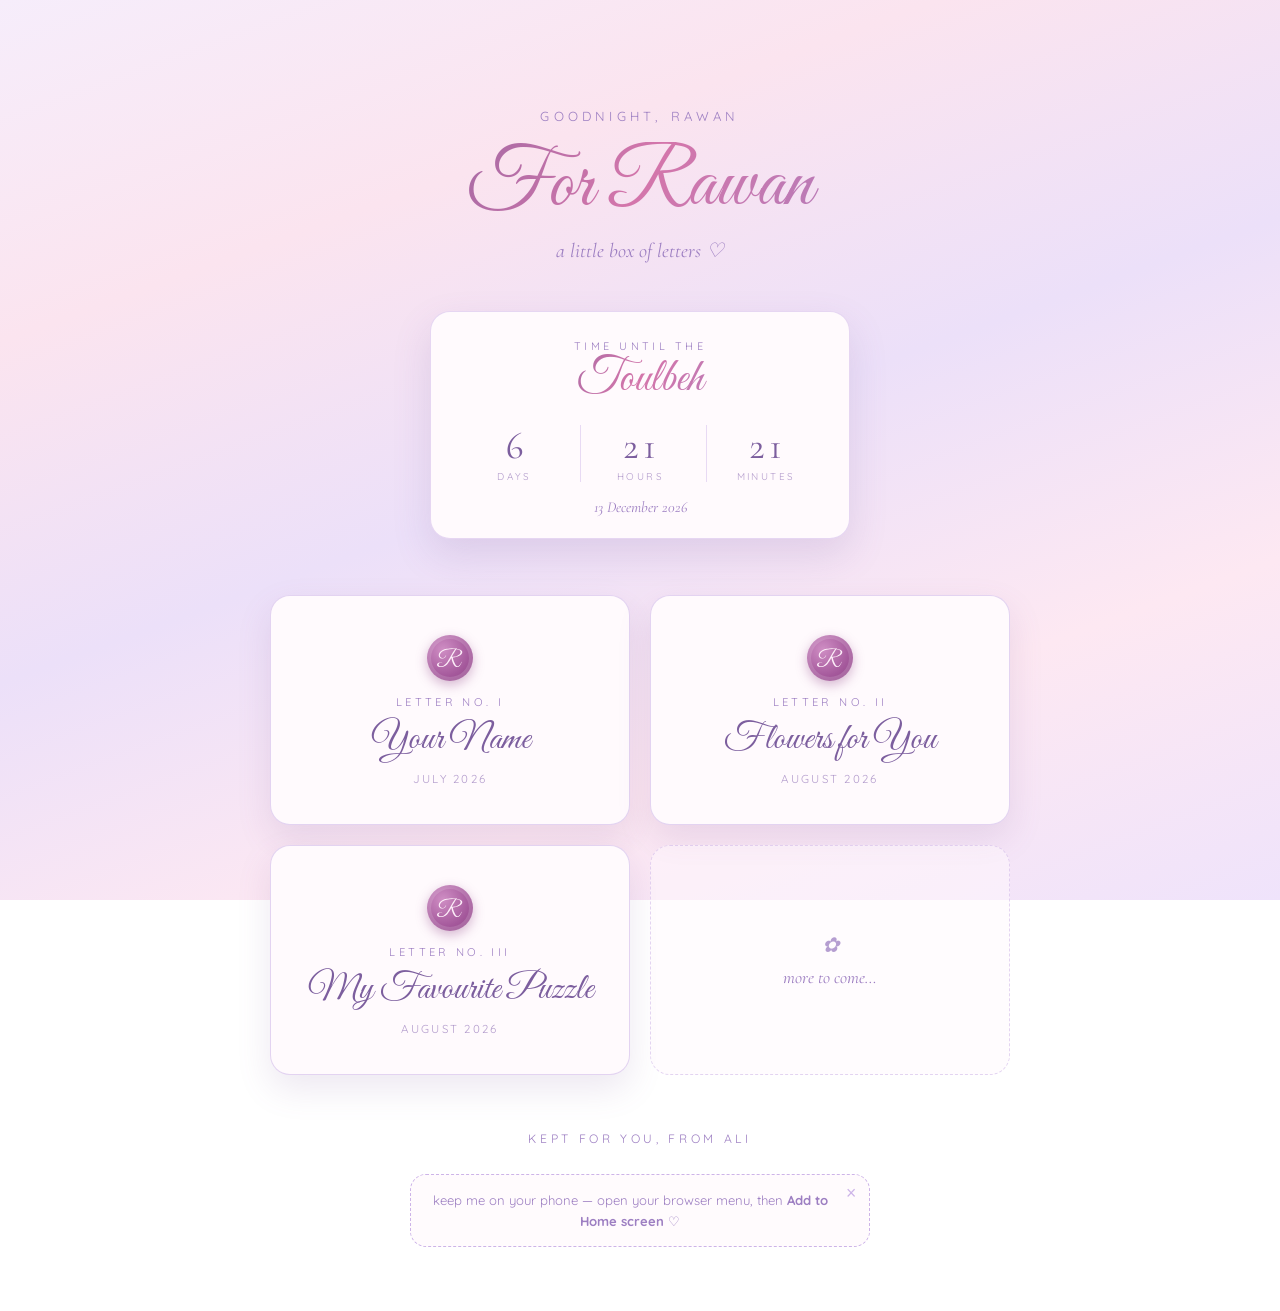
==== commit 65465f4b: "Add a live countdown to the Toulbeh on the keepsake box Sits in its own card between the title and t" ====
--- a/index.html
+++ b/index.html
@@ -27,6 +27,20 @@
     <p class="greeting" data-greeting="Rawan">Hello, Rawan</p>
     <h1 class="box-title">For Rawan</h1>
     <p class="box-sub">a little box of letters ♡</p>
+
+    <!-- ⏳ COUNTDOWN — change data-target to move the date. It counts to
+         midnight at the start of that day, in whatever timezone she is in. -->
+    <section class="countdown" id="countdown" data-target="2026-12-13" role="timer">
+      <p class="cd-label">time until the</p>
+      <p class="cd-title">Toulbeh</p>
+      <div class="cd-units">
+        <div class="cd-unit"><span class="cd-num" data-cd="days">—</span><span class="cd-cap">days</span></div>
+        <div class="cd-unit"><span class="cd-num" data-cd="hours">—</span><span class="cd-cap">hours</span></div>
+        <div class="cd-unit"><span class="cd-num" data-cd="minutes">—</span><span class="cd-cap">minutes</span></div>
+      </div>
+      <p class="cd-date">13 December 2026</p>
+      <p class="cd-arrived">Today is the day ♡</p>
+    </section>
 
     <!-- ── the shelf ──────────────────────────────────────────────
          To add the next letter: copy letters/your-name.html, write
--- a/assets/styles.css
+++ b/assets/styles.css
@@ -1029,3 +1029,74 @@
   .confetti-heart { display: none; }
   .vault.just-opened .vault-open { animation: none; }
 }
+
+/* ── the countdown ─────────────────────────────────────── */
+.countdown {
+  max-width: 420px;
+  margin: clamp(2.2rem, 6vh, 3rem) auto 0;
+  padding: 1.7rem 1.5rem 1.4rem;
+  background: var(--paper);
+  border: 1px solid var(--edge);
+  border-radius: 20px;
+  box-shadow: 0 16px 38px rgba(124, 94, 158, .16);
+  text-align: center;
+}
+.cd-label {
+  font-family: 'Quicksand', sans-serif;
+  font-size: .68rem;
+  letter-spacing: .32em;
+  text-transform: uppercase;
+  color: var(--soft-purple);
+}
+.cd-title {
+  font-family: 'Great Vibes', cursive;
+  font-size: clamp(2.2rem, 8vw, 2.9rem);
+  line-height: 1.15;
+  margin-top: .1rem;
+  background: linear-gradient(120deg, var(--deep-purple), #d476ab, var(--soft-purple));
+  -webkit-background-clip: text;
+  background-clip: text;
+  color: transparent;
+}
+.cd-units {
+  display: grid;
+  grid-template-columns: repeat(3, 1fr);
+  gap: .4rem;
+  margin-top: 1.1rem;
+}
+.cd-unit {
+  display: flex;
+  flex-direction: column;
+  gap: .15rem;
+  padding: 0 .2rem;
+}
+.cd-unit + .cd-unit { border-left: 1px solid rgba(205, 180, 232, .45); }
+.cd-num {
+  font-size: clamp(1.9rem, 7vw, 2.4rem);
+  line-height: 1.1;
+  color: var(--deep-purple);
+  font-variant-numeric: tabular-nums;   /* so the digits don't jitter as they tick */
+}
+.cd-cap {
+  font-family: 'Quicksand', sans-serif;
+  font-size: .62rem;
+  letter-spacing: .24em;
+  text-transform: uppercase;
+  color: var(--muted);
+}
+.cd-date {
+  margin-top: 1rem;
+  font-style: italic;
+  font-size: .95rem;
+  color: var(--soft-purple);
+}
+.cd-arrived {
+  display: none;
+  font-family: 'Great Vibes', cursive;
+  font-size: clamp(1.6rem, 6vw, 2rem);
+  color: var(--deep-purple);
+  margin-top: .6rem;
+}
+.countdown.arrived .cd-units,
+.countdown.arrived .cd-date { display: none; }
+.countdown.arrived .cd-arrived { display: block; }
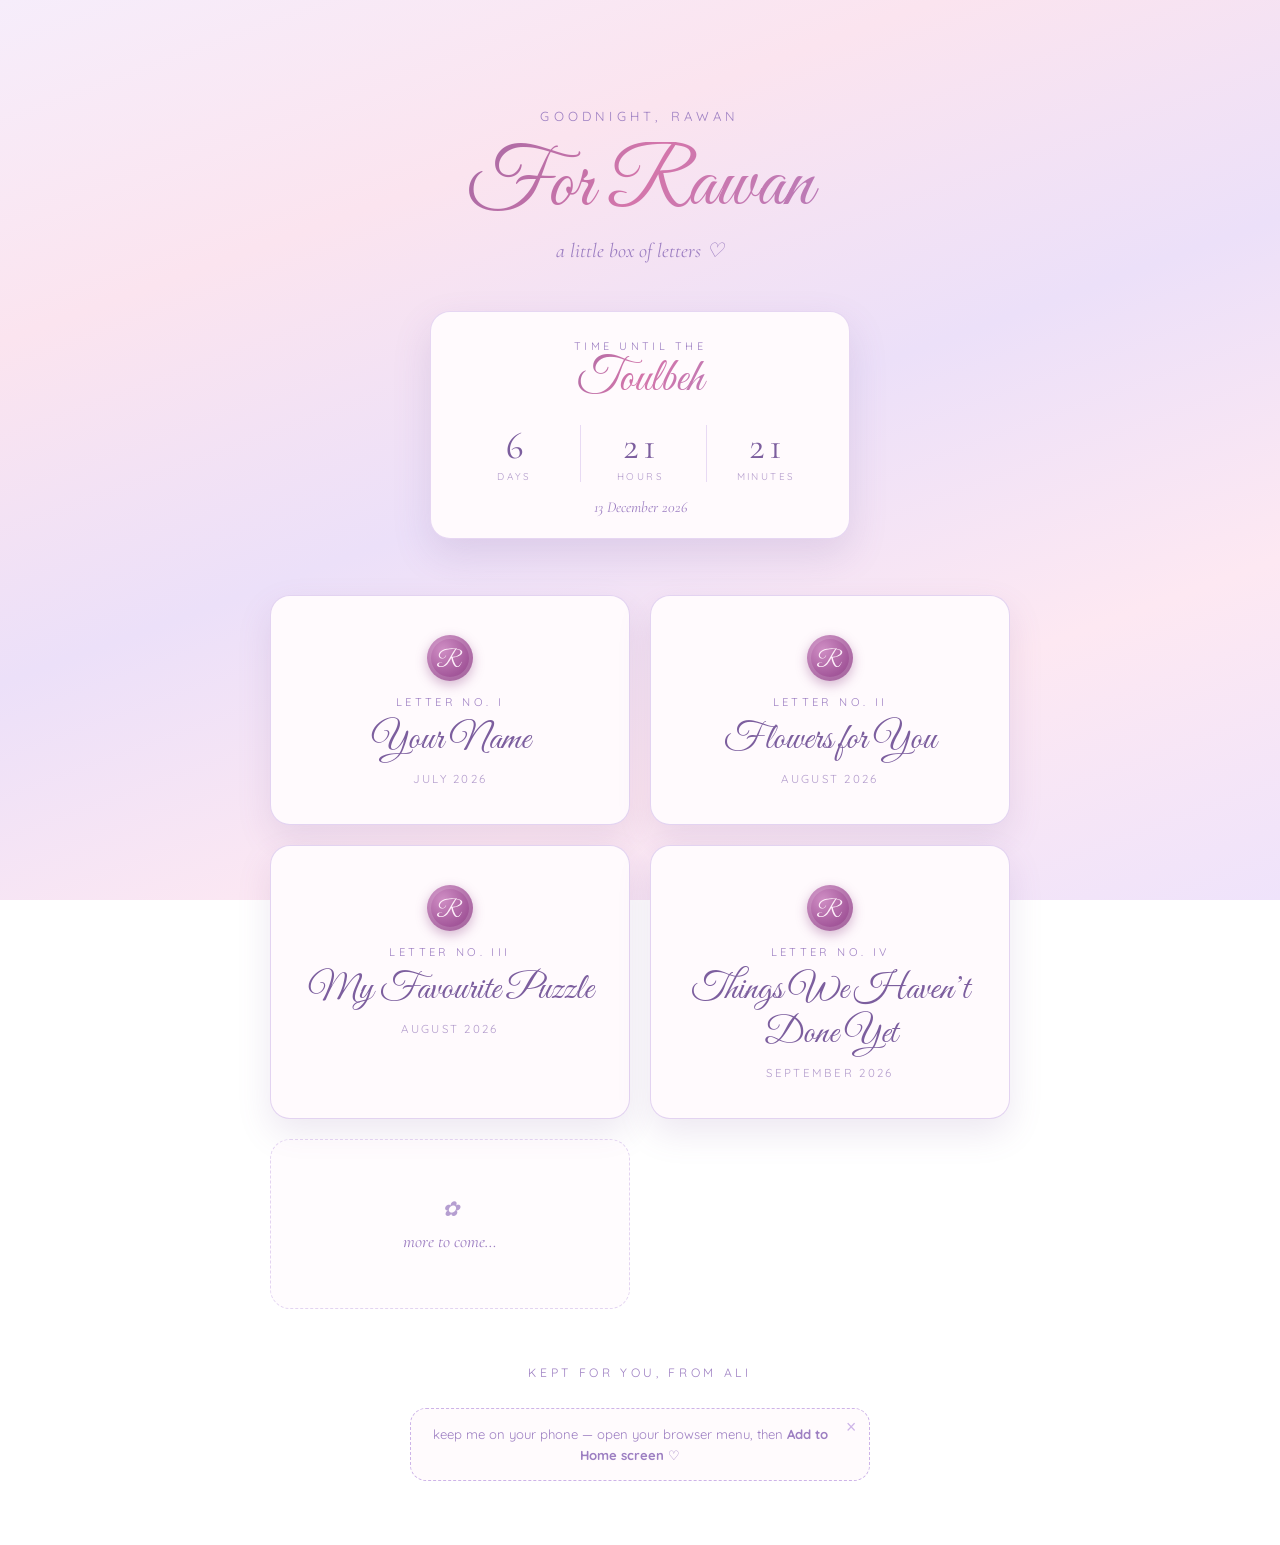
==== commit 53a350bd: "Add Letter No. IV — a night sky of constellations The one dark page in the box: body.night redefines" ====
--- a/index.html
+++ b/index.html
@@ -76,6 +76,15 @@
         <span class="card-date">August 2026</span>
       </a>
 
+      <a class="letter-card reveal" href="letters/no-4.html">
+        <span class="card-seal" aria-hidden="true">
+          <svg class="seal-mark" viewBox="19 -790 1098 832" width="1098" height="832" aria-hidden="true" focusable="false"><path fill="#fdeef8" d="M894 42Q866 42 838.50 29Q811 16 787-9Q752-45 726.50-95.50Q701-146 683-199.50Q665-253 655-297.50Q645-342 641-366Q604-295 564.50-225.50Q525-156 464-89Q406-26 337 6.50Q268 39 194 39Q171 39 147 36Q81 28 50-2Q19-32 19-66Q19-103 52-133Q85-163 146-163Q166-163 189-159Q212-155 237-146Q248-142 248-137Q248-133 240-133Q235-133 232-134Q199-146 173-146Q131-146 109-121.50Q87-97 87-68Q87-40 111-16Q135 8 185 8Q248 8 301-21.50Q354-51 400-102.50Q446-154 488-219.50Q530-285 570-356Q637-475 691.50-572.50Q746-670 807-738Q780-741 752-742Q724-743 695-743Q632-743 564.50-736.50Q497-730 434-716Q349-698 288-662.50Q227-627 191.50-583.50Q156-540 147-496Q144-480 144-465Q144-414 178-386Q212-358 256-358Q284-358 312.50-369.50Q341-381 364-406Q383-426 392-443.50Q401-461 402-470Q403-484 408-484Q411-484 413.50-479Q416-474 415-469Q411-446 401-424Q391-402 377-387Q349-358 313-344Q277-330 244-330Q205-330 170.50-347Q136-364 115-396.50Q94-429 94-477Q94-533 133-591.50Q172-650 250.50-695Q329-740 446-757Q505-765 560.50-769.50Q616-774 668-774Q710-774 750-771Q790-768 829-763Q855-790 864-790Q871-790 871-779Q871-775 870-769Q869-763 867-757Q894-753 919.50-748.50Q945-744 965-738Q1044-716 1080.50-680.50Q1117-645 1117-604Q1117-560 1077.50-516Q1038-472 966.50-438Q895-404 799-388Q768-383 744.50-381Q721-379 704-378Q706-368 713-336Q720-304 733-260.50Q746-217 766.50-169Q787-121 816-78Q839-44 863-22Q887 0 914 0Q931 0 949.50-9Q968-18 988-38Q1012-62 1032-92Q1052-122 1066-149.50Q1080-177 1087-193Q1093-193 1096-192Q1099-191 1099-184Q1095-174 1085-152.50Q1075-131 1061.50-104.50Q1048-78 1032-52Q1016-26 1000-8Q977 17 948.50 29.50Q920 42 894 42M662-405Q691-410 724-412Q757-414 789-418Q841-425 887-445.50Q933-466 968.50-495Q1004-524 1024-556.50Q1044-589 1044-619Q1044-687 953-713Q935-718 906.50-723Q878-728 855-732Q807-650 756.50-571Q706-492 662-405"/></svg>
+        </span>
+        <span class="card-no">Letter No. IV</span>
+        <span class="card-title">Things We Haven&rsquo;t Done Yet</span>
+        <span class="card-date">September 2026</span>
+      </a>
+
       <div class="letter-card card-soon reveal" aria-hidden="true">
         <span class="sprig">✿</span>
         <span>more to come…</span>
--- a/assets/styles.css
+++ b/assets/styles.css
@@ -1100,3 +1100,161 @@
 .countdown.arrived .cd-units,
 .countdown.arrived .cd-date { display: none; }
 .countdown.arrived .cd-arrived { display: block; }
+
+/* ═══════════════════════════════════════════
+   THE NIGHT SKY  (letters/no-4.html)
+   The one dark page in the box. The shared tokens
+   are redefined on body.night, so the letter card,
+   the pips and the vault all come along.
+   ═══════════════════════════════════════════ */
+
+body.night {
+  --paper: #241b47;
+  --ink: #ded4f2;
+  --deep-purple: #f0e6ff;
+  --soft-purple: #b9a6dd;
+  --muted: #8a7ab0;
+  --edge: rgba(185, 166, 221, .26);
+  color: var(--ink);
+  background: radial-gradient(120% 80% at 50% 0%, #2d2159 0%, #1b1440 45%, #120d2e 100%);
+  background-attachment: fixed;
+}
+body.night .letter { box-shadow: 0 24px 60px rgba(0, 0, 0, .45); }
+body.night .letter::before { border-color: rgba(185, 166, 221, .3); }
+body.night .divider { color: #6f5fa0; }
+body.night .scroll-hint,
+body.night .letter-no,
+body.night .hero .subtitle { color: var(--soft-purple); }
+
+/* twinkling stars, for data-ambient="stars" */
+.twinkle {
+  position: absolute;
+  border-radius: 50%;
+  background: #fff;
+  animation: twinkle ease-in-out infinite alternate;
+}
+@keyframes twinkle {
+  from { opacity: .12; transform: scale(.7); }
+  to   { opacity: .9;  transform: scale(1); }
+}
+
+/* ── a constellation ── */
+.sky-intro {
+  max-width: 460px;
+  margin: 0 auto 3rem;
+  text-align: center;
+  font-size: clamp(1.05rem, 3vw, 1.25rem);
+  font-style: italic;
+  line-height: 1.9;
+  color: var(--ink);
+}
+.sky-card {
+  display: flex;
+  flex-direction: column;
+  align-items: center;
+  gap: .6rem;
+  margin-bottom: clamp(3rem, 8vh, 4.5rem);
+}
+.sky-panel {
+  position: relative;
+  width: 100%;
+  max-width: 420px;
+  aspect-ratio: 4 / 3;
+  border: 1px solid var(--edge);
+  border-radius: 18px;
+  background: linear-gradient(160deg, rgba(60, 44, 110, .5), rgba(24, 17, 56, .5));
+  overflow: hidden;
+}
+.sky-lines { position: absolute; inset: 0; width: 100%; height: 100%; }
+.sky-line {
+  stroke: #cdb4e8;
+  stroke-width: .5;
+  stroke-linecap: round;
+  vector-effect: non-scaling-stroke;
+  opacity: 0;
+  transition: opacity .5s ease;
+}
+.sky-line.drawn { opacity: .75; }
+.sky-card.lit .sky-line {
+  opacity: 1;
+  stroke: #f2d9ff;
+  filter: drop-shadow(0 0 4px rgba(226, 190, 255, .8));
+}
+
+.sky-stars { position: absolute; inset: 0; }
+.star {
+  position: absolute;
+  width: 34px;
+  height: 34px;
+  margin: -17px 0 0 -17px;     /* centre the hit area on the point */
+  padding: 0;
+  border: 0;
+  background: none;
+  cursor: pointer;
+  -webkit-tap-highlight-color: transparent;
+}
+.star::before {
+  content: '';
+  position: absolute;
+  left: 50%;
+  top: 50%;
+  width: 7px;
+  height: 7px;
+  margin: -3.5px 0 0 -3.5px;
+  border-radius: 50%;
+  background: #fff6ff;
+  box-shadow: 0 0 8px 2px rgba(226, 190, 255, .55);
+  transition: transform .25s cubic-bezier(.3, 1.5, .5, 1), box-shadow .3s ease;
+}
+.star:hover::before { transform: scale(1.35); }
+.star.picked::before {
+  transform: scale(1.7);
+  box-shadow: 0 0 14px 5px rgba(244, 198, 221, .8);
+}
+.star:focus-visible { outline: 2px solid #e8d5ff; outline-offset: 0; border-radius: 50%; }
+.star:disabled { cursor: default; }
+.sky-card.lit .star::before {
+  transform: scale(1.25);
+  box-shadow: 0 0 12px 4px rgba(242, 217, 255, .75);
+}
+.star.nope::before { animation: nope .4s ease; }
+@keyframes nope {
+  0%, 100% { transform: translateX(0) scale(1); }
+  25% { transform: translateX(-3px) scale(1.1); }
+  75% { transform: translateX(3px) scale(1.1); }
+}
+
+.sky-name {
+  font-family: 'Quicksand', sans-serif;
+  font-size: .7rem;
+  letter-spacing: .3em;
+  text-transform: uppercase;
+  color: var(--muted);
+  opacity: 0;
+  transition: opacity .7s ease .2s;
+}
+.sky-dream {
+  max-width: 360px;
+  text-align: center;
+  font-family: 'Great Vibes', cursive;
+  font-size: clamp(1.5rem, 5vw, 1.9rem);
+  line-height: 1.4;
+  color: var(--deep-purple);
+  opacity: 0;
+  transform: translateY(8px);
+  transition: opacity .9s ease .35s, transform .9s ease .35s;
+}
+.sky-card.lit .sky-name { opacity: 1; }
+.sky-card.lit .sky-dream { opacity: 1; transform: none; }
+.sky-card.no-anim .sky-name,
+.sky-card.no-anim .sky-dream { transition: none; }
+
+body.night .vault-locked { background: rgba(36, 27, 71, .65); border-color: var(--edge); }
+body.night .pip { border-color: var(--soft-purple); }
+body.night .pip.lit { background: radial-gradient(circle at 35% 32%, #f4d9ff, #b98fe0 70%); }
+
+@media (prefers-reduced-motion: reduce) {
+  .twinkle { animation: none; opacity: .5; }
+  .sky-line, .sky-name, .sky-dream, .star::before { transition: none; }
+  .star.nope::before { animation: none; }
+}
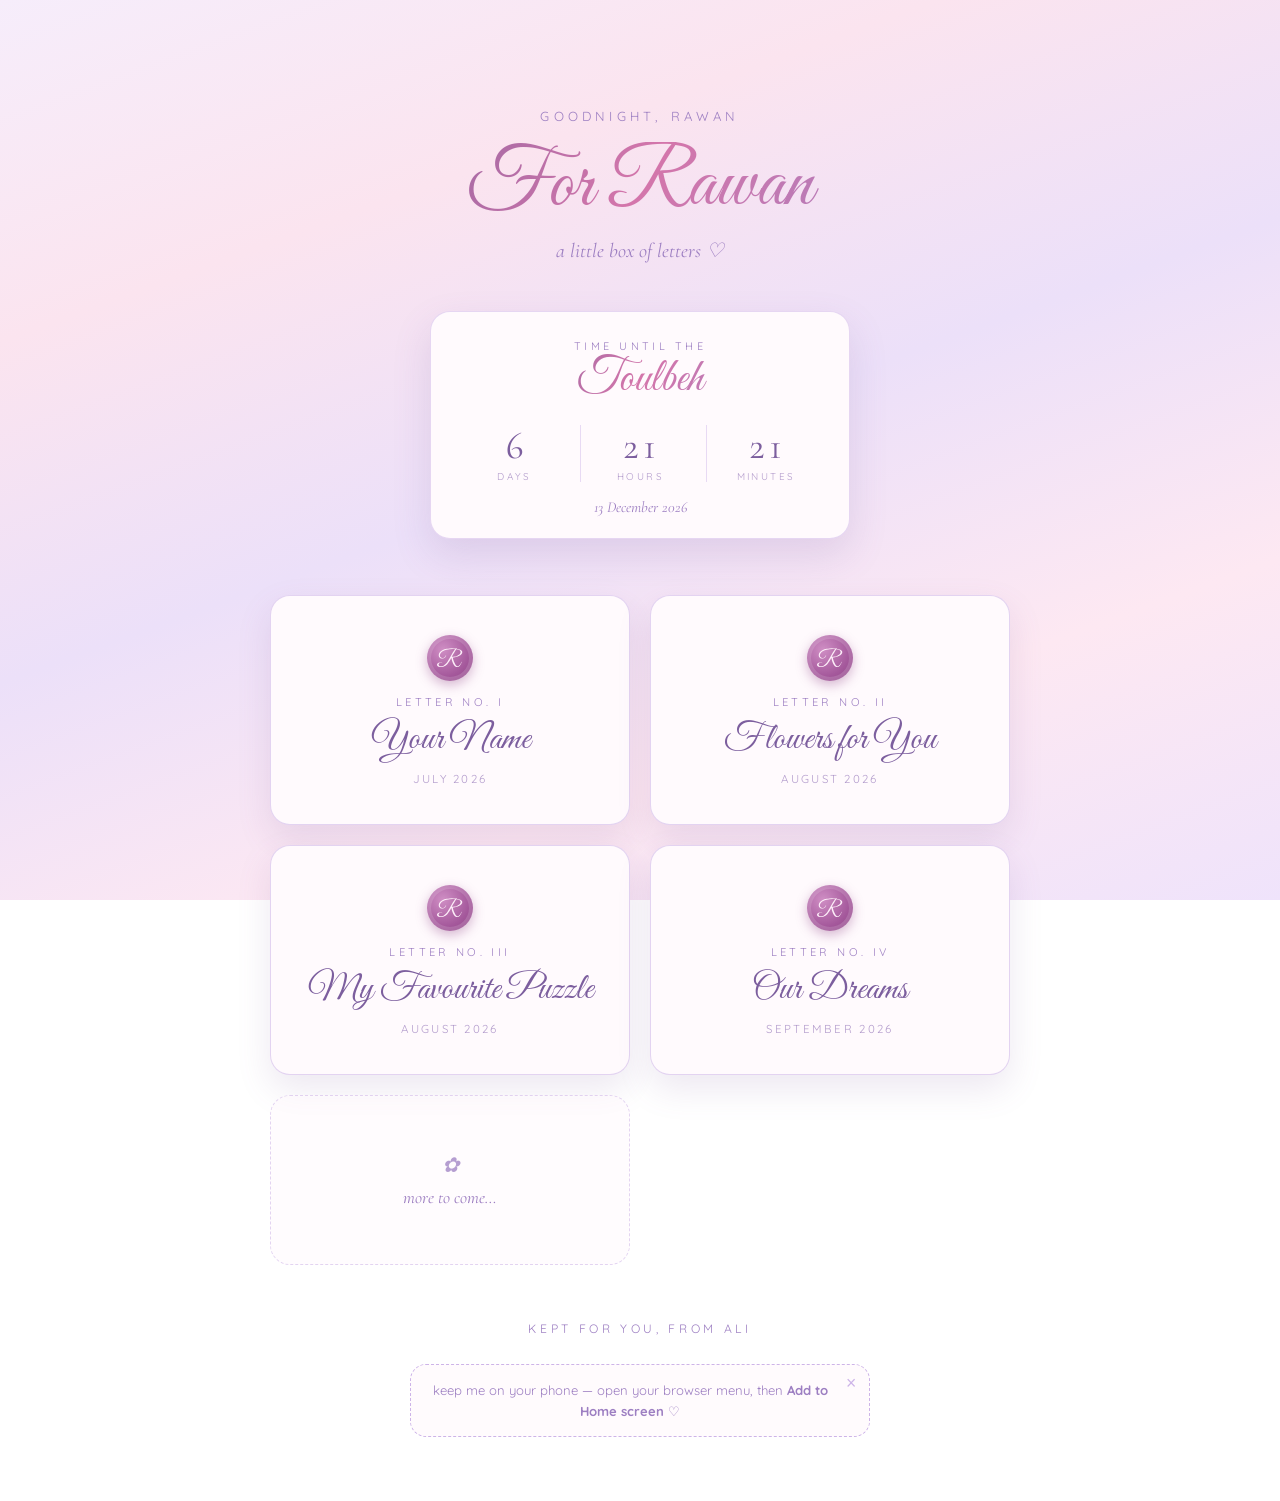
==== commit 24918ec4: "Join stars by dragging, and rename the letter to 'Our Dreams' Drag from one star to another with a d" ====
--- a/index.html
+++ b/index.html
@@ -81,7 +81,7 @@
           <svg class="seal-mark" viewBox="19 -790 1098 832" width="1098" height="832" aria-hidden="true" focusable="false"><path fill="#fdeef8" d="M894 42Q866 42 838.50 29Q811 16 787-9Q752-45 726.50-95.50Q701-146 683-199.50Q665-253 655-297.50Q645-342 641-366Q604-295 564.50-225.50Q525-156 464-89Q406-26 337 6.50Q268 39 194 39Q171 39 147 36Q81 28 50-2Q19-32 19-66Q19-103 52-133Q85-163 146-163Q166-163 189-159Q212-155 237-146Q248-142 248-137Q248-133 240-133Q235-133 232-134Q199-146 173-146Q131-146 109-121.50Q87-97 87-68Q87-40 111-16Q135 8 185 8Q248 8 301-21.50Q354-51 400-102.50Q446-154 488-219.50Q530-285 570-356Q637-475 691.50-572.50Q746-670 807-738Q780-741 752-742Q724-743 695-743Q632-743 564.50-736.50Q497-730 434-716Q349-698 288-662.50Q227-627 191.50-583.50Q156-540 147-496Q144-480 144-465Q144-414 178-386Q212-358 256-358Q284-358 312.50-369.50Q341-381 364-406Q383-426 392-443.50Q401-461 402-470Q403-484 408-484Q411-484 413.50-479Q416-474 415-469Q411-446 401-424Q391-402 377-387Q349-358 313-344Q277-330 244-330Q205-330 170.50-347Q136-364 115-396.50Q94-429 94-477Q94-533 133-591.50Q172-650 250.50-695Q329-740 446-757Q505-765 560.50-769.50Q616-774 668-774Q710-774 750-771Q790-768 829-763Q855-790 864-790Q871-790 871-779Q871-775 870-769Q869-763 867-757Q894-753 919.50-748.50Q945-744 965-738Q1044-716 1080.50-680.50Q1117-645 1117-604Q1117-560 1077.50-516Q1038-472 966.50-438Q895-404 799-388Q768-383 744.50-381Q721-379 704-378Q706-368 713-336Q720-304 733-260.50Q746-217 766.50-169Q787-121 816-78Q839-44 863-22Q887 0 914 0Q931 0 949.50-9Q968-18 988-38Q1012-62 1032-92Q1052-122 1066-149.50Q1080-177 1087-193Q1093-193 1096-192Q1099-191 1099-184Q1095-174 1085-152.50Q1075-131 1061.50-104.50Q1048-78 1032-52Q1016-26 1000-8Q977 17 948.50 29.50Q920 42 894 42M662-405Q691-410 724-412Q757-414 789-418Q841-425 887-445.50Q933-466 968.50-495Q1004-524 1024-556.50Q1044-589 1044-619Q1044-687 953-713Q935-718 906.50-723Q878-728 855-732Q807-650 756.50-571Q706-492 662-405"/></svg>
         </span>
         <span class="card-no">Letter No. IV</span>
-        <span class="card-title">Things We Haven&rsquo;t Done Yet</span>
+        <span class="card-title">Our Dreams</span>
         <span class="card-date">September 2026</span>
       </a>
 
--- a/assets/styles.css
+++ b/assets/styles.css
@@ -1258,3 +1258,17 @@
   .sky-line, .sky-name, .sky-dream, .star::before { transition: none; }
   .star.nope::before { animation: none; }
 }
+
+/* the line that follows her finger while dragging between stars */
+.sky-drag {
+  stroke: #f4c6dd;
+  stroke-width: .45;
+  stroke-linecap: round;
+  stroke-dasharray: 2 2;
+  vector-effect: non-scaling-stroke;
+  opacity: 0;
+  pointer-events: none;
+}
+.sky-drag.active { opacity: .8; }
+/* let a drag start on a star without the page scrolling out from under it */
+.star { touch-action: none; }
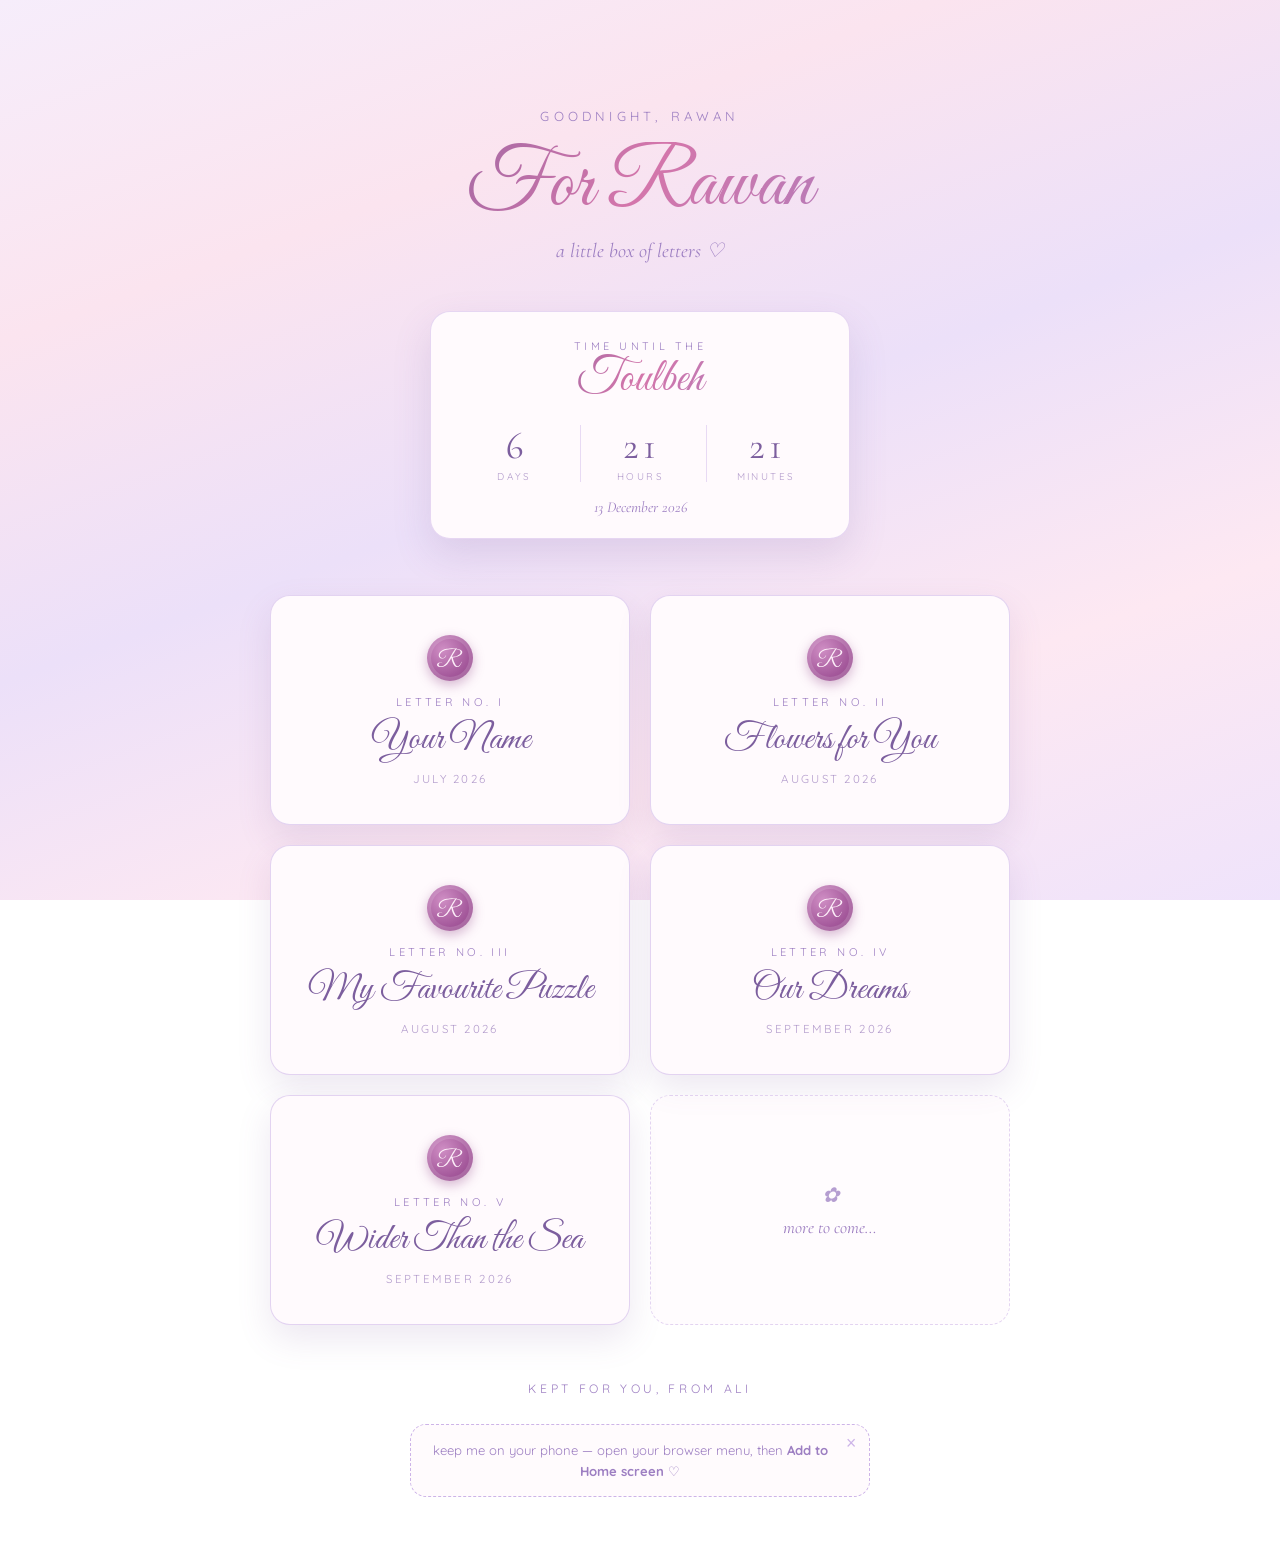
==== commit 58962f24: "Add Letter No. V — "Wider Than the Sea", for three months The letter is in Lebanese Arabic with full" ====
--- a/index.html
+++ b/index.html
@@ -85,6 +85,15 @@
         <span class="card-date">September 2026</span>
       </a>
 
+      <a class="letter-card reveal" href="letters/no-5.html">
+        <span class="card-seal" aria-hidden="true">
+          <svg class="seal-mark" viewBox="19 -790 1098 832" width="1098" height="832" aria-hidden="true" focusable="false"><path fill="#fdeef8" d="M894 42Q866 42 838.50 29Q811 16 787-9Q752-45 726.50-95.50Q701-146 683-199.50Q665-253 655-297.50Q645-342 641-366Q604-295 564.50-225.50Q525-156 464-89Q406-26 337 6.50Q268 39 194 39Q171 39 147 36Q81 28 50-2Q19-32 19-66Q19-103 52-133Q85-163 146-163Q166-163 189-159Q212-155 237-146Q248-142 248-137Q248-133 240-133Q235-133 232-134Q199-146 173-146Q131-146 109-121.50Q87-97 87-68Q87-40 111-16Q135 8 185 8Q248 8 301-21.50Q354-51 400-102.50Q446-154 488-219.50Q530-285 570-356Q637-475 691.50-572.50Q746-670 807-738Q780-741 752-742Q724-743 695-743Q632-743 564.50-736.50Q497-730 434-716Q349-698 288-662.50Q227-627 191.50-583.50Q156-540 147-496Q144-480 144-465Q144-414 178-386Q212-358 256-358Q284-358 312.50-369.50Q341-381 364-406Q383-426 392-443.50Q401-461 402-470Q403-484 408-484Q411-484 413.50-479Q416-474 415-469Q411-446 401-424Q391-402 377-387Q349-358 313-344Q277-330 244-330Q205-330 170.50-347Q136-364 115-396.50Q94-429 94-477Q94-533 133-591.50Q172-650 250.50-695Q329-740 446-757Q505-765 560.50-769.50Q616-774 668-774Q710-774 750-771Q790-768 829-763Q855-790 864-790Q871-790 871-779Q871-775 870-769Q869-763 867-757Q894-753 919.50-748.50Q945-744 965-738Q1044-716 1080.50-680.50Q1117-645 1117-604Q1117-560 1077.50-516Q1038-472 966.50-438Q895-404 799-388Q768-383 744.50-381Q721-379 704-378Q706-368 713-336Q720-304 733-260.50Q746-217 766.50-169Q787-121 816-78Q839-44 863-22Q887 0 914 0Q931 0 949.50-9Q968-18 988-38Q1012-62 1032-92Q1052-122 1066-149.50Q1080-177 1087-193Q1093-193 1096-192Q1099-191 1099-184Q1095-174 1085-152.50Q1075-131 1061.50-104.50Q1048-78 1032-52Q1016-26 1000-8Q977 17 948.50 29.50Q920 42 894 42M662-405Q691-410 724-412Q757-414 789-418Q841-425 887-445.50Q933-466 968.50-495Q1004-524 1024-556.50Q1044-589 1044-619Q1044-687 953-713Q935-718 906.50-723Q878-728 855-732Q807-650 756.50-571Q706-492 662-405"/></svg>
+        </span>
+        <span class="card-no">Letter No. V</span>
+        <span class="card-title">Wider Than the Sea</span>
+        <span class="card-date">September 2026</span>
+      </a>
+
       <div class="letter-card card-soon reveal" aria-hidden="true">
         <span class="sprig">✿</span>
         <span>more to come…</span>
--- a/assets/styles.css
+++ b/assets/styles.css
@@ -1244,6 +1244,18 @@
   transform: translateY(8px);
   transition: opacity .9s ease .35s, transform .9s ease .35s;
 }
+/* the plain reading of each constellation, between its name and its line */
+.sky-tag {
+  font-size: 1rem;
+  font-style: italic;
+  color: var(--soft-purple);
+  text-align: center;
+  opacity: 0;
+  transition: opacity .8s ease .28s;
+}
+.sky-card.lit .sky-tag { opacity: 1; }
+.sky-card.no-anim .sky-tag { transition: none; }
+
 .sky-card.lit .sky-name { opacity: 1; }
 .sky-card.lit .sky-dream { opacity: 1; transform: none; }
 .sky-card.no-anim .sky-name,
@@ -1272,3 +1284,271 @@
 .sky-drag.active { opacity: .8; }
 /* let a drag start on a star without the page scrolling out from under it */
 .star { touch-action: none; }
+
+/* ═══════════════════════════════════════════
+   THE SEA  (letters/no-5.html)
+   Moonlight on the water. Like the night sky,
+   body.sea redefines the shared tokens so the
+   letter card and the closing follow along.
+   ═══════════════════════════════════════════ */
+
+body.sea {
+  --paper: #10304d;
+  --ink: #d6e9f2;
+  --deep-purple: #f3fbff;
+  --soft-purple: #9cc8dc;
+  --muted: #7ea6bb;
+  --rose: #f4c6dd;
+  --edge: rgba(156, 200, 220, .26);
+  --moon: #fff5d6;
+  color: var(--ink);
+  background: linear-gradient(180deg, #1c2f57 0%, #173a61 38%, #0d2842 68%, #071a2c 100%);
+  background-attachment: fixed;
+}
+body.sea .letter {
+  border-color: var(--edge);
+  box-shadow: 0 24px 60px rgba(2, 10, 20, .5);
+}
+body.sea .letter::before { border-color: rgba(156, 200, 220, .28); }
+body.sea .hero h1 {
+  background: linear-gradient(120deg, #f6fbff, #bfe6f2 45%, #f4c6dd);
+  -webkit-background-clip: text;
+  background-clip: text;
+}
+body.sea .closing .adore {
+  background: linear-gradient(120deg, #bfe6f2, #f6fbff, #f4c6dd);
+  -webkit-background-clip: text;
+  background-clip: text;
+}
+body.sea .back-link { border-bottom-color: var(--edge); }
+body.sea .back-link:hover { color: var(--deep-purple); }
+
+/* bubbles, for data-ambient="bubbles" — rising on transform, wobbling on
+   translate, so the two animations don't overwrite each other */
+.bubble {
+  position: absolute;
+  bottom: -6vh;
+  border-radius: 50%;
+  border: 1px solid rgba(200, 235, 250, .4);
+  background: radial-gradient(circle at 32% 30%, rgba(255, 255, 255, .5), rgba(180, 225, 245, .06) 62%);
+  opacity: 0;
+  animation-name: bubbleUp, bubbleWobble;
+  animation-timing-function: linear, ease-in-out;
+  animation-iteration-count: infinite, infinite;
+  animation-direction: normal, alternate;
+}
+@keyframes bubbleUp {
+  0%   { transform: translateY(0); opacity: 0; }
+  12%  { opacity: .7; }
+  85%  { opacity: .45; }
+  100% { transform: translateY(-112vh); opacity: 0; }
+}
+@keyframes bubbleWobble {
+  from { translate: -9px 0; }
+  to   { translate: 9px 0; }
+}
+
+/* ── the hero: the moon, and the sea under it ── */
+.sea-hero { overflow: hidden; }
+.sea-hero > :not(.seascape):not(.scroll-hint) { position: relative; z-index: 1; }
+.moon {
+  width: 84px;
+  height: 84px;
+  border-radius: 50%;
+  margin-bottom: .4rem;
+  background: radial-gradient(circle at 38% 35%, #fffdf3, var(--moon) 55%, #efe3b8);
+  box-shadow: 0 0 40px 10px rgba(255, 245, 214, .28), 0 0 120px 40px rgba(255, 245, 214, .1);
+  animation: bob 6s ease-in-out infinite;
+}
+.seascape {
+  position: absolute;
+  left: 0;
+  right: 0;
+  bottom: 0;
+  height: 30svh;
+  background: linear-gradient(180deg, #25527c 0%, #163d61 40%, rgba(13, 40, 66, 0) 100%);
+}
+.wave {
+  position: absolute;
+  left: 0;
+  width: 200%;
+  animation: drift linear infinite;
+}
+.wave-back  { top: -12px; height: 24px; fill: #25527c; animation-duration: 26s; }
+.wave-front { top: 14px;  height: 30px; fill: #1d4870; opacity: .7; animation-duration: 17s; }
+@keyframes drift { to { transform: translateX(-50%); } }
+
+/* the moon's light, broken up on the water */
+.moonpath {
+  position: absolute;
+  top: 8px;
+  left: 50%;
+  transform: translateX(-50%);
+  display: flex;
+  flex-direction: column;
+  align-items: center;
+  gap: 11px;
+  z-index: 1;
+}
+.moonpath span {
+  display: block;
+  height: 2px;
+  border-radius: 2px;
+  background: linear-gradient(90deg, rgba(255, 245, 214, 0), var(--moon) 30%, var(--moon) 70%, rgba(255, 245, 214, 0));
+  opacity: .5;
+  animation: shimmer 2.8s ease-in-out infinite alternate;
+}
+/* widening as the light comes closer, each glint nudged off the centre line */
+.moonpath span:nth-child(1)  { width: 18px;  margin-left: 6px;   animation-delay: -.4s; }
+.moonpath span:nth-child(2)  { width: 34px;  margin-left: -14px; animation-delay: -1.9s; }
+.moonpath span:nth-child(3)  { width: 26px;  margin-left: 18px;  animation-delay: -.9s; }
+.moonpath span:nth-child(4)  { width: 54px;  margin-left: -8px;  animation-delay: -2.4s; }
+.moonpath span:nth-child(5)  { width: 38px;  margin-left: 26px;  animation-delay: -1.2s; }
+.moonpath span:nth-child(6)  { width: 76px;  margin-left: -22px; animation-delay: -.2s; }
+.moonpath span:nth-child(7)  { width: 48px;  margin-left: 30px;  animation-delay: -2.1s; }
+.moonpath span:nth-child(8)  { width: 96px;  margin-left: -12px; animation-delay: -1.5s; }
+.moonpath span:nth-child(9)  { width: 62px;  margin-left: 40px;  animation-delay: -.7s; }
+.moonpath span:nth-child(10) { width: 120px; margin-left: -30px; animation-delay: -2.6s; }
+@keyframes shimmer {
+  from { opacity: .12; transform: scaleX(.6); }
+  to   { opacity: .75; transform: scaleX(1.1); }
+}
+body.sea .scroll-hint { color: var(--moon); z-index: 2; }
+
+/* ── his voice ── */
+.voice {
+  position: sticky;
+  top: .9rem;
+  z-index: 5;
+  display: flex;
+  align-items: center;
+  gap: .9rem;
+  width: fit-content;
+  max-width: 100%;
+  margin: 0 auto 2.4rem;
+  padding: .55rem 1.4rem .55rem .55rem;
+  border: 1px solid var(--edge);
+  border-radius: 999px;
+  background: rgba(16, 48, 77, .82);
+  -webkit-backdrop-filter: blur(10px);
+  backdrop-filter: blur(10px);
+  box-shadow: 0 10px 30px rgba(2, 10, 20, .4);
+}
+.voice-play {
+  position: relative;
+  flex: none;
+  width: 52px;
+  height: 52px;
+  border: 0;
+  border-radius: 50%;
+  display: grid;
+  place-items: center;
+  cursor: pointer;
+  background: radial-gradient(circle at 38% 35%, #fffdf3, var(--moon) 60%, #e6d7a6);
+  box-shadow: 0 0 22px rgba(255, 245, 214, .3);
+}
+.voice-ring {
+  position: absolute;
+  inset: -5px;
+  width: calc(100% + 10px);
+  height: calc(100% + 10px);
+  transform: rotate(-90deg);
+  pointer-events: none;
+}
+.voice-ring circle { fill: none; stroke-width: 2; }
+.ring-track { stroke: rgba(255, 245, 214, .15); }
+.ring-fill  { stroke: var(--moon); stroke-linecap: round; transition: stroke-dashoffset .3s linear; }
+.voice-icon {
+  width: 0;
+  height: 0;
+  margin-left: 4px;
+  border-style: solid;
+  border-width: 9px 0 9px 15px;
+  border-color: transparent transparent transparent #173a61;
+}
+.voice.playing .voice-icon {
+  width: 14px;
+  height: 17px;
+  margin-left: 0;
+  border: 0;
+  border-left: 4.5px solid #173a61;
+  border-right: 4.5px solid #173a61;
+}
+.voice-title {
+  font-family: 'Great Vibes', cursive;
+  font-size: 1.55rem;
+  line-height: 1.1;
+  color: var(--deep-purple);
+}
+.voice-sub {
+  font-family: 'Quicksand', sans-serif;
+  font-size: .7rem;
+  letter-spacing: .2em;
+  text-transform: uppercase;
+  color: var(--soft-purple);
+}
+.voice-missing .voice-play { cursor: default; opacity: .55; box-shadow: none; }
+
+/* ── the letter: Arabic, how it sounds, what it means ── */
+.sea-letter { text-align: center; }
+.sea-line {
+  margin: 0 -.6rem 1.9rem;
+  padding: .5rem .6rem;
+  border-radius: 14px;
+  /* keeps the scroll reveal's rise alongside the follow-along fade */
+  transition: opacity 1.1s ease, transform 1.1s cubic-bezier(.22, .8, .35, 1), background-color .6s ease;
+}
+.sea-line .ar {
+  font-family: 'Amiri', serif;
+  font-size: clamp(1.45rem, 5vw, 1.8rem);
+  /* room above and below for the vowel marks */
+  line-height: 2.1;
+  color: var(--deep-purple);
+  transition: color .6s ease, text-shadow .6s ease;
+}
+.sea-line .tr {
+  font-family: 'Quicksand', sans-serif;
+  font-size: clamp(.8rem, 2.6vw, .9rem);
+  letter-spacing: .04em;
+  color: var(--soft-purple);
+  margin-top: .1rem;
+}
+.sea-line .en {
+  font-size: clamp(1.08rem, 3.2vw, 1.25rem);
+  font-style: italic;
+  line-height: 1.5;
+  color: var(--ink);
+  opacity: .88;
+  margin-top: .3rem;
+}
+.sea-line.salute .ar { font-size: clamp(1.8rem, 6.4vw, 2.3rem); }
+.sea-line.salute { margin-bottom: 2.6rem; }
+.sea-line.finale { margin-top: 2.6rem; }
+.sea-line.finale .ar { font-size: clamp(2rem, 7vw, 2.6rem); color: var(--moon); }
+.sea-line.sign { margin-top: 2.2rem; margin-bottom: 0; }
+.sea-line.sign .ar { font-size: clamp(1.35rem, 4.4vw, 1.6rem); }
+
+.ripple {
+  display: block;
+  width: 110px;
+  margin: 0 auto 2rem;
+  overflow: visible;
+}
+.ripple path {
+  fill: none;
+  stroke: var(--soft-purple);
+  stroke-width: 1.4;
+  stroke-linecap: round;
+  opacity: .55;
+}
+
+/* following along while he reads */
+.sea-line.seekable { cursor: pointer; }
+body.listening.following .sea-line:not(.now) { opacity: .5; }
+.sea-line.now { background-color: rgba(255, 245, 214, .07); }
+.sea-line.now .ar { color: var(--moon); text-shadow: 0 0 18px rgba(255, 245, 214, .35); }
+
+@media (prefers-reduced-motion: reduce) {
+  .moon, .wave, .moonpath span { animation: none; }
+  .sea-line, .sea-line .ar { transition: none; }
+}
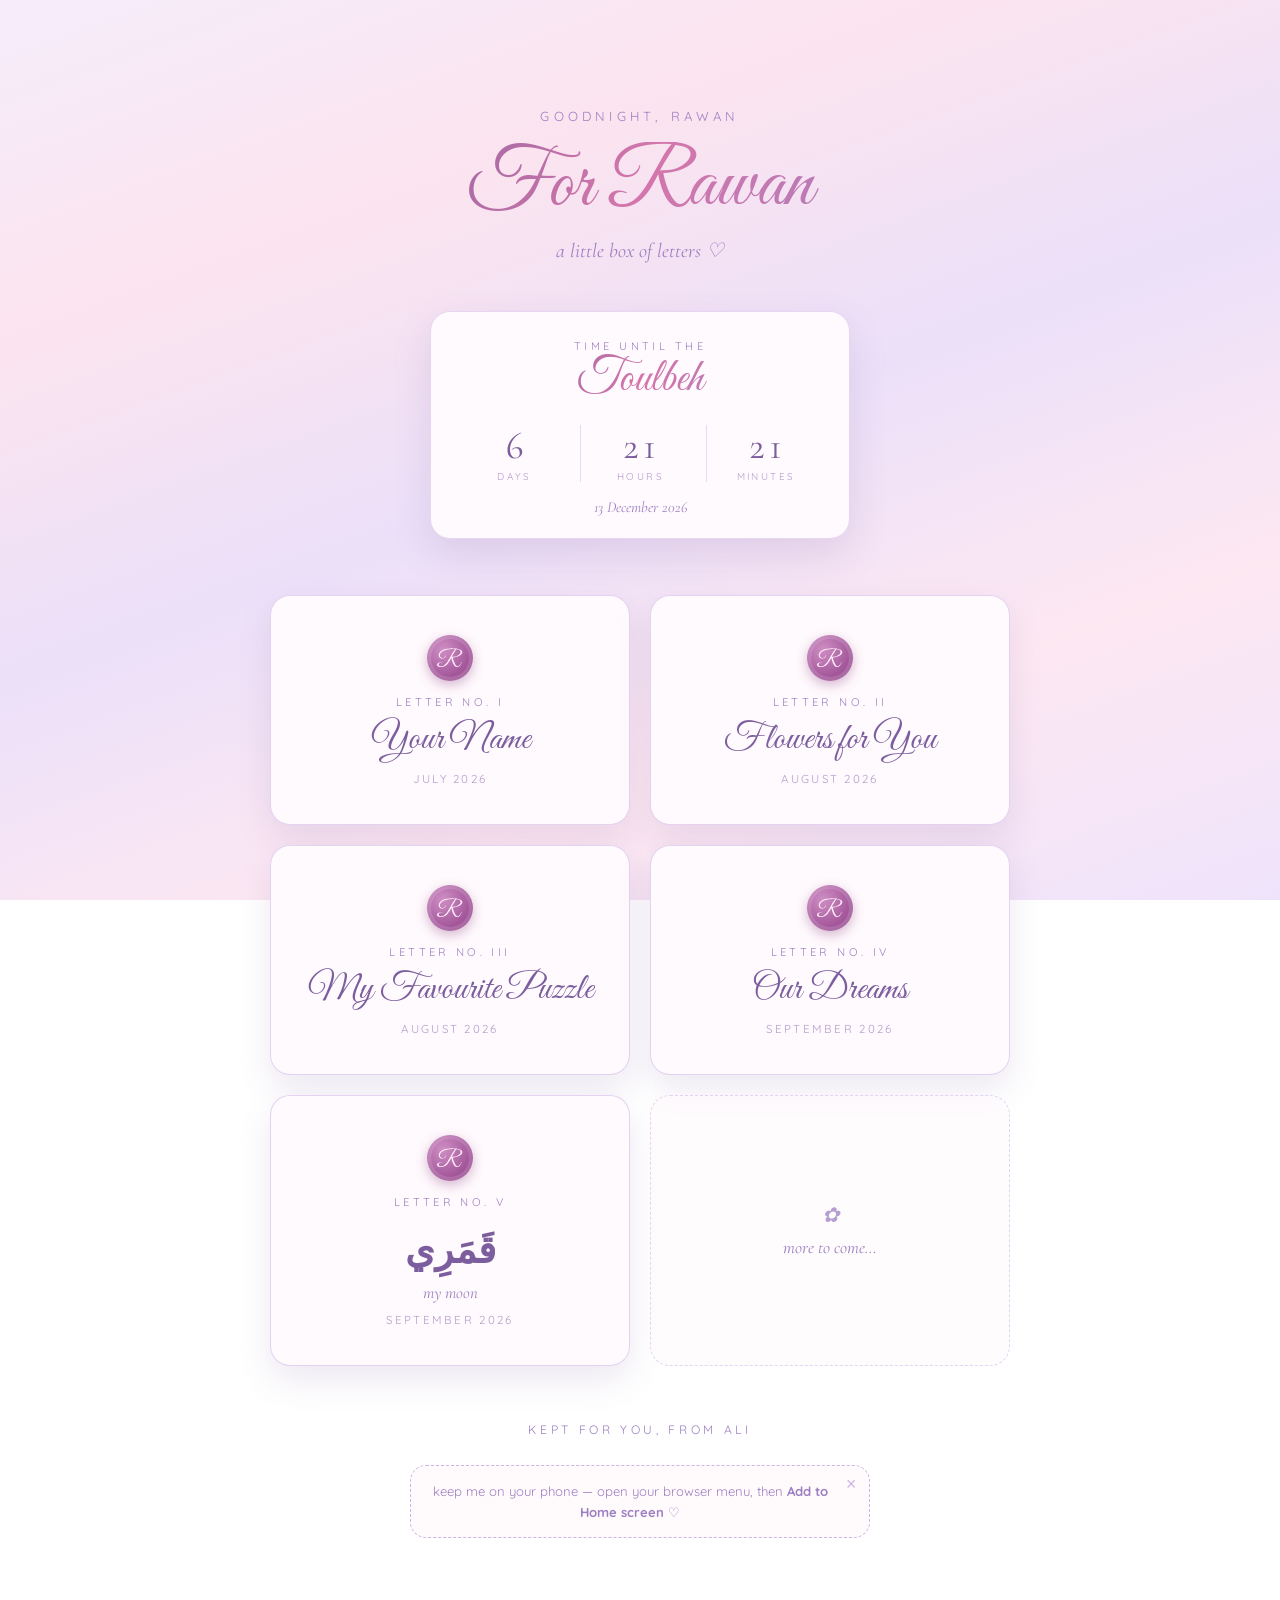
==== commit b6af2230: "Title Letter No. V in Arabic: قَمَرِي, my moon The letter is now titled in Arabic, set large in Amir" ====
--- a/index.html
+++ b/index.html
@@ -16,7 +16,7 @@
 
 <link rel="preconnect" href="https://fonts.googleapis.com">
 <link rel="preconnect" href="https://fonts.gstatic.com" crossorigin>
-<link href="https://fonts.googleapis.com/css2?family=Cormorant+Garamond:ital,wght@0,400;0,500;1,400;1,500&family=Great+Vibes&family=Quicksand:wght@400;500&display=swap" rel="stylesheet">
+<link href="https://fonts.googleapis.com/css2?family=Amiri:wght@400;700&family=Cormorant+Garamond:ital,wght@0,400;0,500;1,400;1,500&family=Great+Vibes&family=Quicksand:wght@400;500&display=swap" rel="stylesheet">
 <link rel="stylesheet" href="assets/styles.css">
 </head>
 <body>
@@ -90,7 +90,8 @@
           <svg class="seal-mark" viewBox="19 -790 1098 832" width="1098" height="832" aria-hidden="true" focusable="false"><path fill="#fdeef8" d="M894 42Q866 42 838.50 29Q811 16 787-9Q752-45 726.50-95.50Q701-146 683-199.50Q665-253 655-297.50Q645-342 641-366Q604-295 564.50-225.50Q525-156 464-89Q406-26 337 6.50Q268 39 194 39Q171 39 147 36Q81 28 50-2Q19-32 19-66Q19-103 52-133Q85-163 146-163Q166-163 189-159Q212-155 237-146Q248-142 248-137Q248-133 240-133Q235-133 232-134Q199-146 173-146Q131-146 109-121.50Q87-97 87-68Q87-40 111-16Q135 8 185 8Q248 8 301-21.50Q354-51 400-102.50Q446-154 488-219.50Q530-285 570-356Q637-475 691.50-572.50Q746-670 807-738Q780-741 752-742Q724-743 695-743Q632-743 564.50-736.50Q497-730 434-716Q349-698 288-662.50Q227-627 191.50-583.50Q156-540 147-496Q144-480 144-465Q144-414 178-386Q212-358 256-358Q284-358 312.50-369.50Q341-381 364-406Q383-426 392-443.50Q401-461 402-470Q403-484 408-484Q411-484 413.50-479Q416-474 415-469Q411-446 401-424Q391-402 377-387Q349-358 313-344Q277-330 244-330Q205-330 170.50-347Q136-364 115-396.50Q94-429 94-477Q94-533 133-591.50Q172-650 250.50-695Q329-740 446-757Q505-765 560.50-769.50Q616-774 668-774Q710-774 750-771Q790-768 829-763Q855-790 864-790Q871-790 871-779Q871-775 870-769Q869-763 867-757Q894-753 919.50-748.50Q945-744 965-738Q1044-716 1080.50-680.50Q1117-645 1117-604Q1117-560 1077.50-516Q1038-472 966.50-438Q895-404 799-388Q768-383 744.50-381Q721-379 704-378Q706-368 713-336Q720-304 733-260.50Q746-217 766.50-169Q787-121 816-78Q839-44 863-22Q887 0 914 0Q931 0 949.50-9Q968-18 988-38Q1012-62 1032-92Q1052-122 1066-149.50Q1080-177 1087-193Q1093-193 1096-192Q1099-191 1099-184Q1095-174 1085-152.50Q1075-131 1061.50-104.50Q1048-78 1032-52Q1016-26 1000-8Q977 17 948.50 29.50Q920 42 894 42M662-405Q691-410 724-412Q757-414 789-418Q841-425 887-445.50Q933-466 968.50-495Q1004-524 1024-556.50Q1044-589 1044-619Q1044-687 953-713Q935-718 906.50-723Q878-728 855-732Q807-650 756.50-571Q706-492 662-405"/></svg>
         </span>
         <span class="card-no">Letter No. V</span>
-        <span class="card-title">Wider Than the Sea</span>
+        <span class="card-title card-title-ar" lang="ar" dir="rtl">قَمَرِي</span>
+        <span class="card-gloss">my moon</span>
         <span class="card-date">September 2026</span>
       </a>
 
--- a/assets/styles.css
+++ b/assets/styles.css
@@ -221,6 +221,19 @@
   color: var(--deep-purple);
   line-height: 1.2;
 }
+.card-title-ar {
+  font-family: 'Amiri', serif;
+  font-weight: 700;
+  font-size: clamp(2rem, 6.4vw, 2.4rem);
+  /* room for the vowel marks */
+  line-height: 1.7;
+}
+.card-gloss {
+  margin-top: -.6rem;
+  font-style: italic;
+  font-size: 1.05rem;
+  color: var(--soft-purple);
+}
 .card-date {
   font-family: 'Quicksand', sans-serif;
   font-size: .72rem;
@@ -1287,66 +1300,68 @@
 
 /* ═══════════════════════════════════════════
    THE SEA  (letters/no-5.html)
-   Moonlight on the water. Like the night sky,
+   Moonlight on the water at midnight, warmed
+   with gold and dusty rose. Like the night sky,
    body.sea redefines the shared tokens so the
    letter card and the closing follow along.
    ═══════════════════════════════════════════ */
 
 body.sea {
-  --paper: #10304d;
-  --ink: #d6e9f2;
-  --deep-purple: #f3fbff;
-  --soft-purple: #9cc8dc;
-  --muted: #7ea6bb;
-  --rose: #f4c6dd;
-  --edge: rgba(156, 200, 220, .26);
-  --moon: #fff5d6;
+  --paper: #1c1b3d;
+  --ink: #eee4ec;
+  --deep-purple: #fbf3ea;
+  --soft-purple: #e3b7c6;
+  --muted: #a898bb;
+  --rose: #e8a9c0;
+  --edge: rgba(232, 200, 160, .26);
+  --moon: #f7e3bf;
   color: var(--ink);
-  background: linear-gradient(180deg, #1c2f57 0%, #173a61 38%, #0d2842 68%, #071a2c 100%);
+  background: linear-gradient(180deg, #121836 0%, #1c1d48 38%, #251c44 70%, #140e25 100%);
   background-attachment: fixed;
 }
 body.sea .letter {
   border-color: var(--edge);
-  box-shadow: 0 24px 60px rgba(2, 10, 20, .5);
-}
-body.sea .letter::before { border-color: rgba(156, 200, 220, .28); }
+  box-shadow: 0 24px 60px rgba(4, 3, 16, .55), 0 0 80px rgba(232, 169, 192, .06);
+}
+body.sea .letter::before { border-color: rgba(232, 200, 160, .24); }
 body.sea .hero h1 {
-  background: linear-gradient(120deg, #f6fbff, #bfe6f2 45%, #f4c6dd);
+  background: linear-gradient(120deg, #fbf3ea, #f3d3a8 45%, #e8a9c0);
   -webkit-background-clip: text;
   background-clip: text;
 }
-body.sea .closing .adore {
-  background: linear-gradient(120deg, #bfe6f2, #f6fbff, #f4c6dd);
+body.sea .hero h1.ar-title {
+  font-family: 'Amiri', serif;
+  font-weight: 700;
+  font-size: clamp(4.4rem, 17vw, 6.8rem);
+  /* room above and below for the vowel marks */
+  line-height: 1.7;
+  margin-top: 0;
+  padding: 0 .2em;
+  background: linear-gradient(120deg, #fbf3ea, #f3d3a8 50%, #e8a9c0);
   -webkit-background-clip: text;
   background-clip: text;
+  filter: drop-shadow(0 0 18px rgba(247, 227, 191, .22));
+}
+.title-gloss {
+  margin-top: -.4rem;
+  font-family: 'Quicksand', sans-serif;
+  font-size: clamp(.8rem, 2.4vw, .9rem);
+  letter-spacing: .12em;
+  color: var(--soft-purple);
+}
+.title-gloss em {
+  font-family: 'Cormorant Garamond', serif;
+  font-size: 1.3em;
+  letter-spacing: .02em;
+  color: var(--moon);
+}
+body.sea .closing .adore {
+  background: linear-gradient(120deg, #f3d3a8, #fbf3ea, #e8a9c0);
+  -webkit-background-clip: text;
+  background-clip: text;
 }
 body.sea .back-link { border-bottom-color: var(--edge); }
 body.sea .back-link:hover { color: var(--deep-purple); }
-
-/* bubbles, for data-ambient="bubbles" — rising on transform, wobbling on
-   translate, so the two animations don't overwrite each other */
-.bubble {
-  position: absolute;
-  bottom: -6vh;
-  border-radius: 50%;
-  border: 1px solid rgba(200, 235, 250, .4);
-  background: radial-gradient(circle at 32% 30%, rgba(255, 255, 255, .5), rgba(180, 225, 245, .06) 62%);
-  opacity: 0;
-  animation-name: bubbleUp, bubbleWobble;
-  animation-timing-function: linear, ease-in-out;
-  animation-iteration-count: infinite, infinite;
-  animation-direction: normal, alternate;
-}
-@keyframes bubbleUp {
-  0%   { transform: translateY(0); opacity: 0; }
-  12%  { opacity: .7; }
-  85%  { opacity: .45; }
-  100% { transform: translateY(-112vh); opacity: 0; }
-}
-@keyframes bubbleWobble {
-  from { translate: -9px 0; }
-  to   { translate: 9px 0; }
-}
 
 /* ── the hero: the moon, and the sea under it ── */
 .sea-hero { overflow: hidden; }
@@ -1356,8 +1371,8 @@
   height: 84px;
   border-radius: 50%;
   margin-bottom: .4rem;
-  background: radial-gradient(circle at 38% 35%, #fffdf3, var(--moon) 55%, #efe3b8);
-  box-shadow: 0 0 40px 10px rgba(255, 245, 214, .28), 0 0 120px 40px rgba(255, 245, 214, .1);
+  background: radial-gradient(circle at 38% 35%, #fffaf0, var(--moon) 55%, #e9cf9f);
+  box-shadow: 0 0 40px 10px rgba(247, 227, 191, .3), 0 0 130px 50px rgba(232, 169, 192, .12);
   animation: bob 6s ease-in-out infinite;
 }
 .seascape {
@@ -1366,7 +1381,7 @@
   right: 0;
   bottom: 0;
   height: 30svh;
-  background: linear-gradient(180deg, #25527c 0%, #163d61 40%, rgba(13, 40, 66, 0) 100%);
+  background: linear-gradient(180deg, #2a2d62 0%, #1e1f4c 40%, rgba(28, 29, 72, 0) 100%);
 }
 .wave {
   position: absolute;
@@ -1374,8 +1389,8 @@
   width: 200%;
   animation: drift linear infinite;
 }
-.wave-back  { top: -12px; height: 24px; fill: #25527c; animation-duration: 26s; }
-.wave-front { top: 14px;  height: 30px; fill: #1d4870; opacity: .7; animation-duration: 17s; }
+.wave-back  { top: -12px; height: 24px; fill: #2a2d62; animation-duration: 26s; }
+.wave-front { top: 14px;  height: 30px; fill: #23245a; opacity: .7; animation-duration: 17s; }
 @keyframes drift { to { transform: translateX(-50%); } }
 
 /* the moon's light, broken up on the water */
@@ -1394,7 +1409,7 @@
   display: block;
   height: 2px;
   border-radius: 2px;
-  background: linear-gradient(90deg, rgba(255, 245, 214, 0), var(--moon) 30%, var(--moon) 70%, rgba(255, 245, 214, 0));
+  background: linear-gradient(90deg, rgba(247, 227, 191, 0), var(--moon) 30%, var(--moon) 70%, rgba(247, 227, 191, 0));
   opacity: .5;
   animation: shimmer 2.8s ease-in-out infinite alternate;
 }
@@ -1429,10 +1444,10 @@
   padding: .55rem 1.4rem .55rem .55rem;
   border: 1px solid var(--edge);
   border-radius: 999px;
-  background: rgba(16, 48, 77, .82);
+  background: rgba(28, 27, 61, .84);
   -webkit-backdrop-filter: blur(10px);
   backdrop-filter: blur(10px);
-  box-shadow: 0 10px 30px rgba(2, 10, 20, .4);
+  box-shadow: 0 10px 30px rgba(4, 3, 16, .45);
 }
 .voice-play {
   position: relative;
@@ -1444,8 +1459,8 @@
   display: grid;
   place-items: center;
   cursor: pointer;
-  background: radial-gradient(circle at 38% 35%, #fffdf3, var(--moon) 60%, #e6d7a6);
-  box-shadow: 0 0 22px rgba(255, 245, 214, .3);
+  background: radial-gradient(circle at 38% 35%, #fffaf0, var(--moon) 60%, #e3c48f);
+  box-shadow: 0 0 22px rgba(247, 227, 191, .3);
 }
 .voice-ring {
   position: absolute;
@@ -1456,7 +1471,7 @@
   pointer-events: none;
 }
 .voice-ring circle { fill: none; stroke-width: 2; }
-.ring-track { stroke: rgba(255, 245, 214, .15); }
+.ring-track { stroke: rgba(247, 227, 191, .15); }
 .ring-fill  { stroke: var(--moon); stroke-linecap: round; transition: stroke-dashoffset .3s linear; }
 .voice-icon {
   width: 0;
@@ -1464,15 +1479,15 @@
   margin-left: 4px;
   border-style: solid;
   border-width: 9px 0 9px 15px;
-  border-color: transparent transparent transparent #173a61;
+  border-color: transparent transparent transparent #2a2350;
 }
 .voice.playing .voice-icon {
   width: 14px;
   height: 17px;
   margin-left: 0;
   border: 0;
-  border-left: 4.5px solid #173a61;
-  border-right: 4.5px solid #173a61;
+  border-left: 4.5px solid #2a2350;
+  border-right: 4.5px solid #2a2350;
 }
 .voice-title {
   font-family: 'Great Vibes', cursive;
@@ -1530,23 +1545,24 @@
 
 .ripple {
   display: block;
-  width: 110px;
+  width: 130px;
   margin: 0 auto 2rem;
   overflow: visible;
 }
-.ripple path {
+.ripple-wave {
   fill: none;
-  stroke: var(--soft-purple);
-  stroke-width: 1.4;
+  stroke: var(--moon);
+  stroke-width: 1.3;
   stroke-linecap: round;
-  opacity: .55;
-}
+  opacity: .45;
+}
+.ripple-heart { fill: var(--rose); opacity: .85; }
 
 /* following along while he reads */
 .sea-line.seekable { cursor: pointer; }
 body.listening.following .sea-line:not(.now) { opacity: .5; }
-.sea-line.now { background-color: rgba(255, 245, 214, .07); }
-.sea-line.now .ar { color: var(--moon); text-shadow: 0 0 18px rgba(255, 245, 214, .35); }
+.sea-line.now { background-color: rgba(247, 227, 191, .07); }
+.sea-line.now .ar { color: var(--moon); text-shadow: 0 0 18px rgba(247, 227, 191, .35); }
 
 @media (prefers-reduced-motion: reduce) {
   .moon, .wave, .moonpath span { animation: none; }
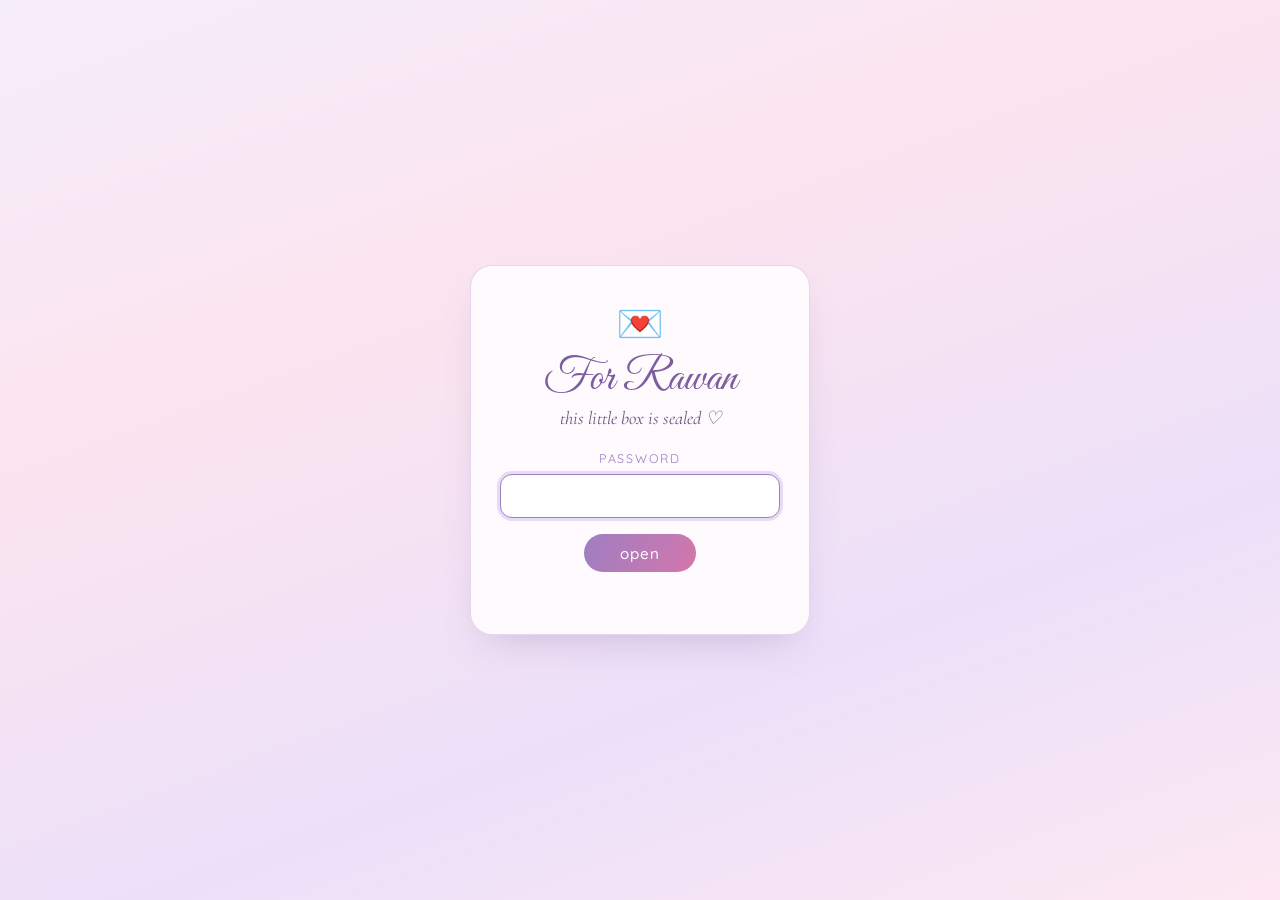
==== commit ccaedbaf: "Add a password screen to every page, remembered per device Co-Authored-By: Claude Opus 5.5 <noreply@" ====
--- a/index.html
+++ b/index.html
@@ -18,6 +18,7 @@
 <link rel="preconnect" href="https://fonts.gstatic.com" crossorigin>
 <link href="https://fonts.googleapis.com/css2?family=Amiri:wght@400;700&family=Cormorant+Garamond:ital,wght@0,400;0,500;1,400;1,500&family=Great+Vibes&family=Quicksand:wght@400;500&display=swap" rel="stylesheet">
 <link rel="stylesheet" href="assets/styles.css">
+<script src="assets/gate.js"></script>
 </head>
 <body>
 
--- a/assets/styles.css
+++ b/assets/styles.css
@@ -1568,3 +1568,91 @@
   .moon, .wave, .moonpath span { animation: none; }
   .sea-line, .sea-line .ar { transition: none; }
 }
+
+/* ── the password gate (assets/gate.js) ──
+   Drawn over every page until the password has been given once on this
+   device. It sets its own colours, so it looks the same on the dark letters. */
+.gate {
+  position: fixed;
+  inset: 0;
+  z-index: 1000;
+  display: grid;
+  place-items: center;
+  padding: 1.5rem 1rem;
+  overflow-y: auto;
+  background: linear-gradient(160deg, #f6edfb 0%, #fbe4ef 35%, #ece0f9 70%, #fde8f2 100%);
+}
+.gate-card {
+  width: 100%;
+  max-width: 340px;
+  padding: 2.2rem 1.8rem 1.6rem;
+  text-align: center;
+  color: #6b5382;
+  background: #fffafd;
+  border: 1px solid rgba(205, 180, 232, .5);
+  border-radius: 22px;
+  box-shadow: 0 18px 40px -18px rgba(124, 94, 158, .35);
+}
+.gate-seal { display: block; font-size: 2.4rem; margin-bottom: .4rem; }
+.gate-title {
+  font-family: 'Great Vibes', cursive;
+  font-weight: 400;
+  font-size: 2.8rem;
+  line-height: 1.1;
+  color: #7c5e9e;
+}
+.gate-sub {
+  font-family: 'Cormorant Garamond', serif;
+  font-style: italic;
+  font-size: 1.15rem;
+  margin: .2rem 0 1.4rem;
+}
+.gate-label {
+  display: block;
+  font-family: 'Quicksand', sans-serif;
+  font-size: .78rem;
+  letter-spacing: .14em;
+  text-transform: uppercase;
+  color: #9d7fc2;
+  margin-bottom: .45rem;
+}
+.gate-input {
+  width: 100%;
+  padding: .7rem .9rem;
+  font: 500 1rem 'Quicksand', sans-serif;  /* 16px stops iOS zooming in */
+  text-align: center;
+  color: #6b5382;
+  background: #fff;
+  border: 1px solid #cdb4e8;
+  border-radius: 12px;
+  outline: none;
+}
+.gate-input:focus { border-color: #9d7fc2; box-shadow: 0 0 0 3px rgba(205, 180, 232, .45); }
+.gate-btn {
+  margin-top: 1rem;
+  padding: .6rem 2.2rem;
+  font: 500 .95rem 'Quicksand', sans-serif;
+  letter-spacing: .08em;
+  color: #fff;
+  background: linear-gradient(120deg, #9d7fc2, #d476ab);
+  border: 0;
+  border-radius: 999px;
+  cursor: pointer;
+}
+.gate-btn:focus-visible { outline: 2px solid #7c5e9e; outline-offset: 3px; }
+.gate-error {
+  min-height: 1.4em;
+  margin-top: .8rem;
+  font-family: 'Cormorant Garamond', serif;
+  font-style: italic;
+  font-size: 1.05rem;
+  color: #c0567f;
+}
+.gate-card.shake { animation: gateShake .4s ease; }
+@keyframes gateShake {
+  20%, 60% { transform: translateX(-6px); }
+  40%, 80% { transform: translateX(6px); }
+}
+@media (prefers-reduced-motion: reduce) {
+  .gate-card.shake { animation: none; }
+}
